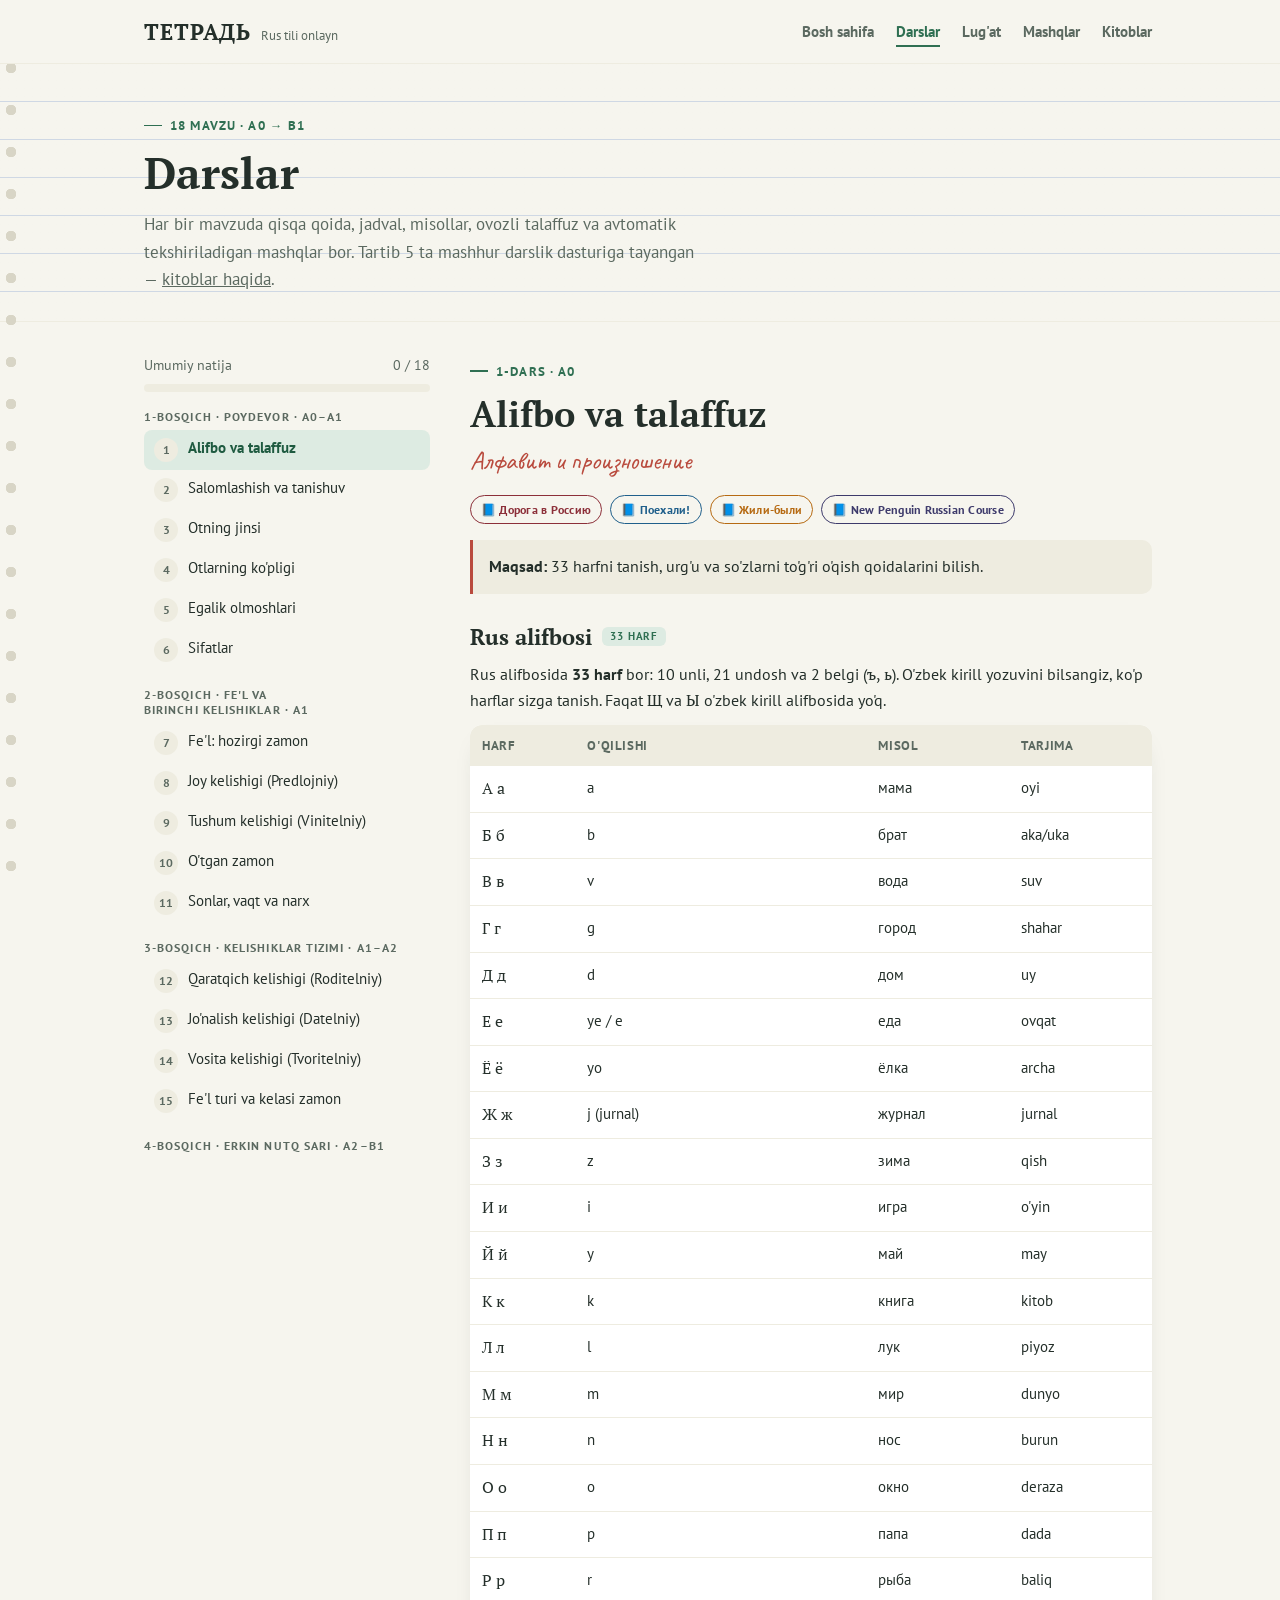
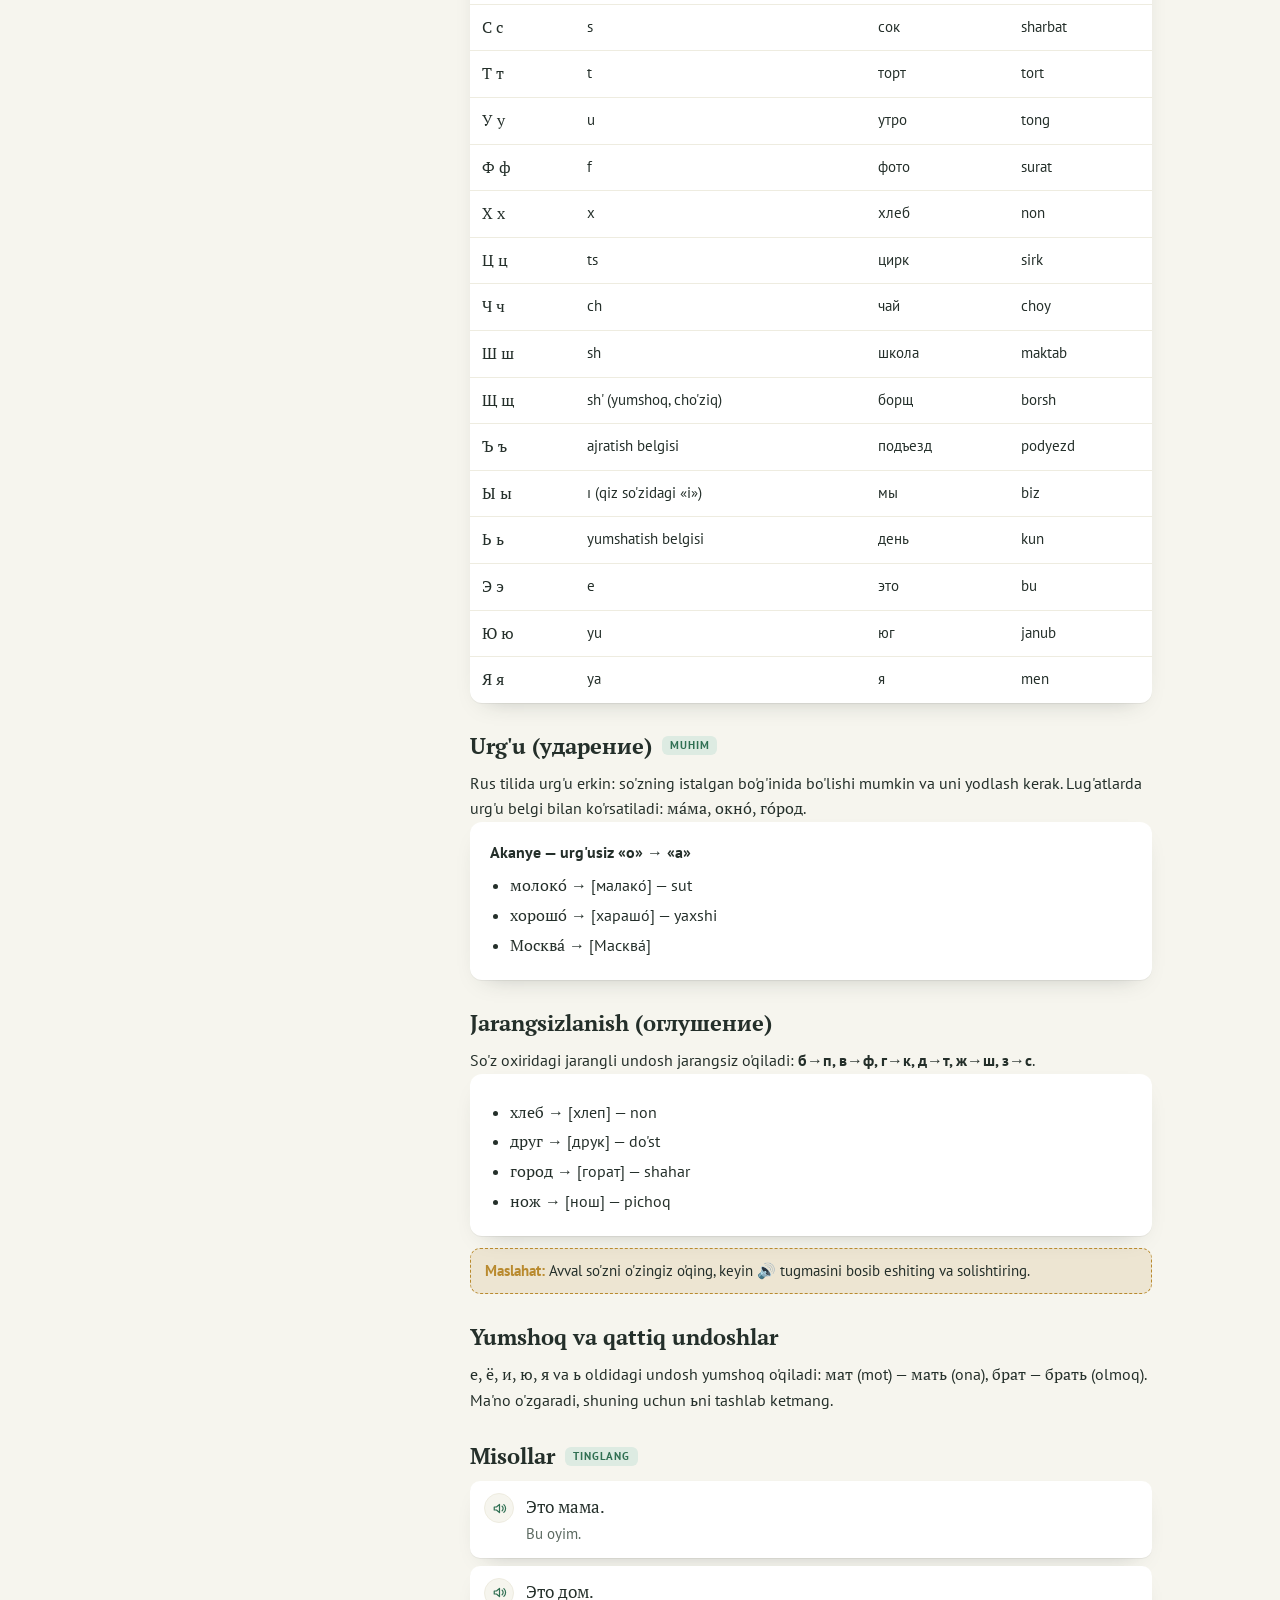
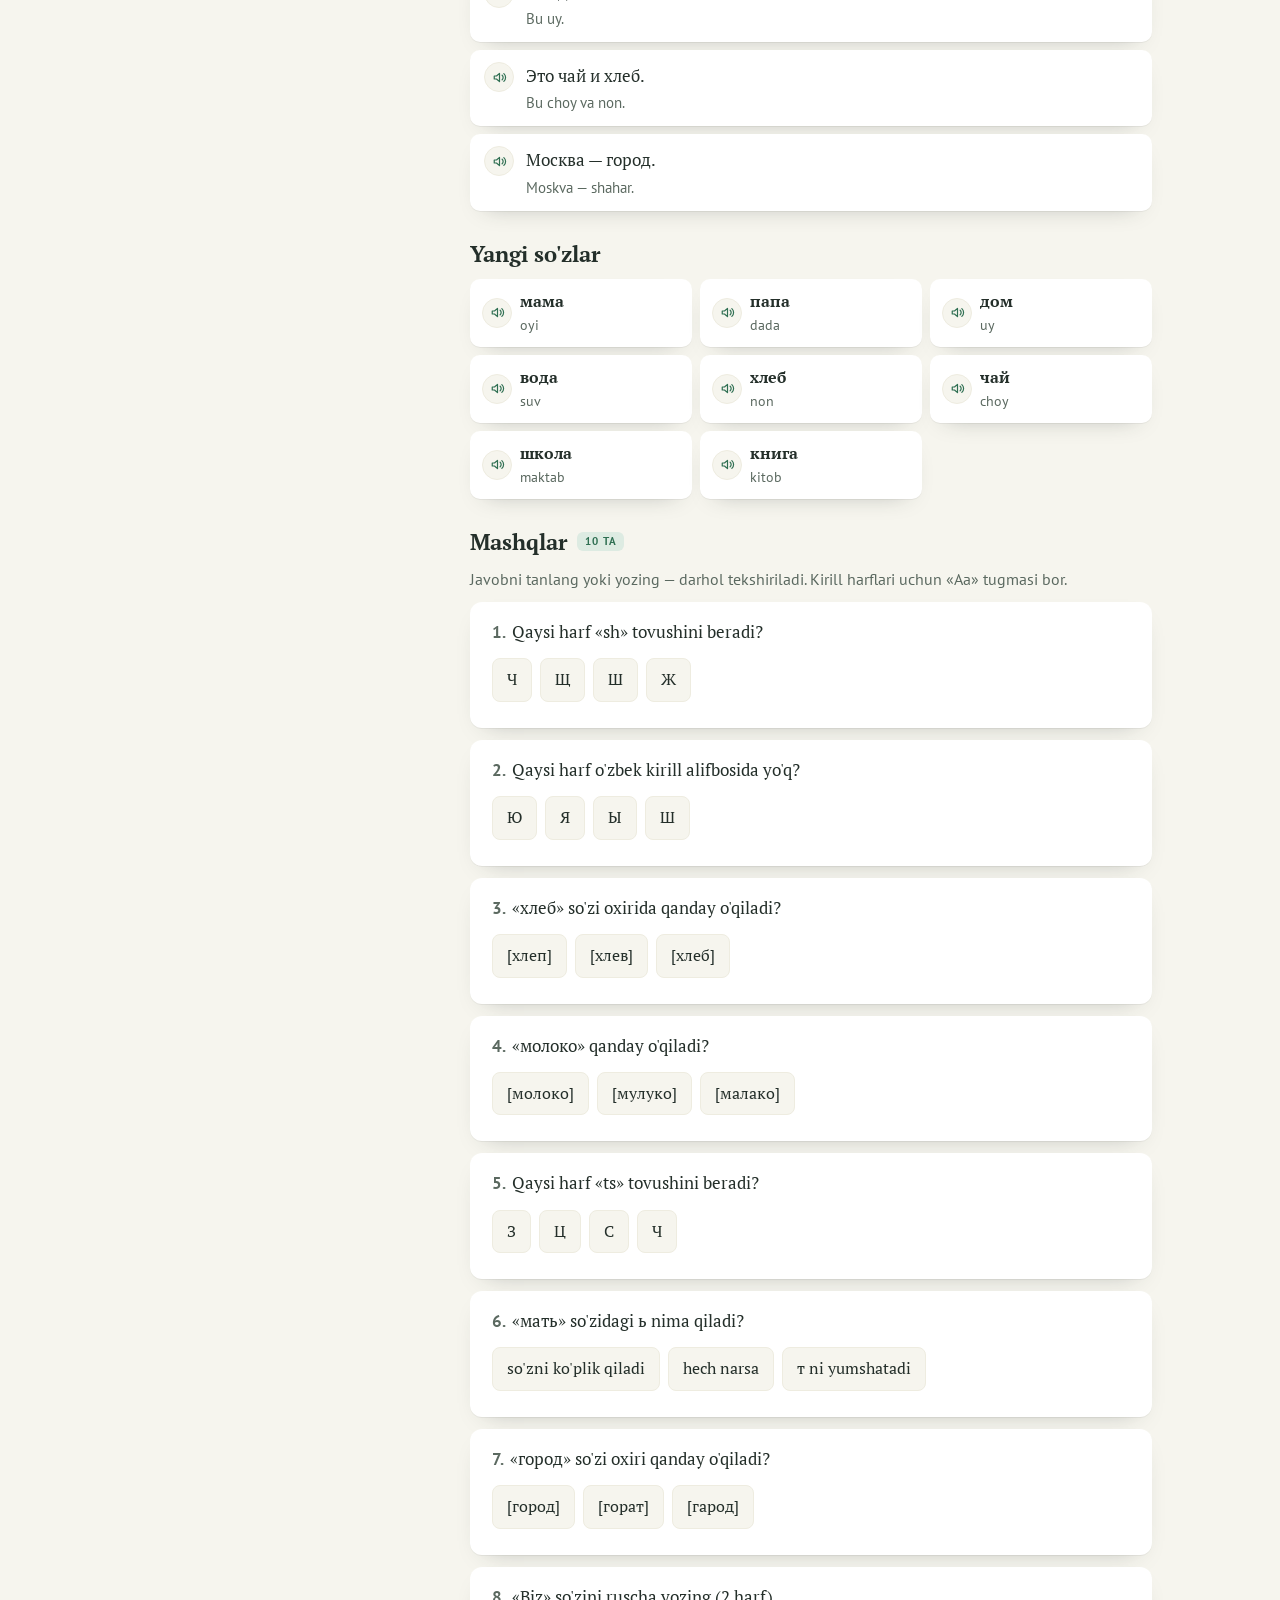
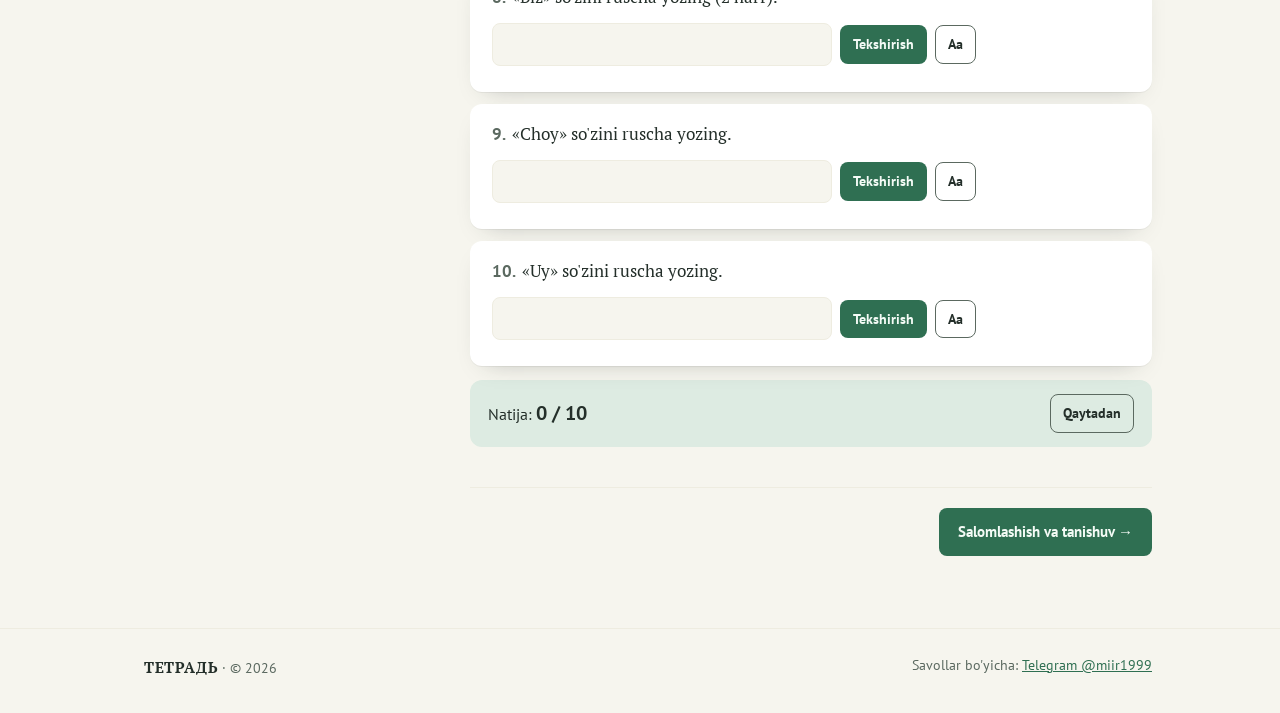
==== darslar.html @ 86a4125f "Darsxona qo'shildi: 18 dars, 500 so'zlik lug'at, mashqlar va kitoblar - darslar.html: A0–B1 bo'yicha" ====
<!doctype html>
<html lang="uz">
<head>
<meta charset="utf-8">
<meta name="viewport" content="width=device-width,initial-scale=1">
<title>Darslar — ТЕТРАДЬ</title>
<meta name="description" content="Rus tili darslari: alifbodan qo'shma gaplargacha 18 ta mavzu, qoidalar, misollar, dialoglar va avtomatik tekshiriladigan mashqlar.">
<link rel="icon" href="data:image/svg+xml,%3Csvg xmlns='http://www.w3.org/2000/svg' viewBox='0 0 64 64'%3E%3Crect width='64' height='64' rx='14' fill='%232F6F52'/%3E%3Ctext x='32' y='45' font-family='Georgia,serif' font-size='38' font-weight='700' text-anchor='middle' fill='%23F4FBF6'%3EТ%3C/text%3E%3C/svg%3E">
<link rel="preconnect" href="https://fonts.googleapis.com">
<link rel="preconnect" href="https://fonts.gstatic.com" crossorigin>
<link rel="stylesheet" href="https://fonts.googleapis.com/css2?family=PT+Serif:ital,wght@0,400;0,700;1,400&family=PT+Sans:wght@400;700&family=Caveat:wght@600;700&display=swap">
<link rel="stylesheet" href="assets/tetrad.css">
</head>
<body>
<div class="binding" aria-hidden="true"></div>

<header class="site">
  <nav class="nav">
    <a class="brand" href="index.html"><span class="brand-mark">ТЕТРАДЬ</span><span class="brand-tag">Rus tili onlayn</span></a>
    <button class="menu-btn" type="button" aria-expanded="false" aria-controls="navLinks">Menyu</button>
    <ul class="nav-links" id="navLinks">
      <li><a href="index.html">Bosh sahifa</a></li>
      <li><a href="darslar.html" aria-current="page">Darslar</a></li>
      <li><a href="lugat.html">Lug'at</a></li>
      <li><a href="mashqlar.html">Mashqlar</a></li>
      <li><a href="kitoblar.html">Kitoblar</a></li>
    </ul>
  </nav>
</header>

<main>
  <section class="page-head">
    <div class="wrap">
      <p class="eyebrow">18 mavzu · A0 → B1</p>
      <h1>Darslar</h1>
      <p class="lead">Har bir mavzuda qisqa qoida, jadval, misollar, ovozli talaffuz va avtomatik tekshiriladigan mashqlar bor. Tartib 5 ta mashhur darslik dasturiga tayangan — <a href="kitoblar.html">kitoblar haqida</a>.</p>
    </div>
  </section>

  <div class="wrap">
    <div class="lessons">
      <aside class="toc collapsed" id="toc" aria-label="Mavzular">
        <button type="button" class="btn btn-ghost toc-toggle" id="tocToggle" aria-expanded="false"><span>Mavzular ro'yxati</span><span aria-hidden="true">▾</span></button>
        <div class="toc-body">
          <div style="display:flex;justify-content:space-between;font-size:14px" class="muted"><span>Umumiy natija</span><span id="progTxt">0 / 18</span></div>
          <div class="progress" aria-hidden="true"><i id="progBar"></i></div>
          <div id="tocList"></div>
        </div>
      </aside>
      <article class="lesson" id="lesson" aria-live="polite"></article>
    </div>
  </div>
</main>

<footer class="site">
  <div class="wrap">
    <span><span class="brand-mark" style="font-size:15px">ТЕТРАДЬ</span> · © <span id="year"></span></span>
    <span>Savollar bo'yicha: <a href="https://t.me/miir1999" target="_blank" rel="noopener">Telegram @miir1999</a></span>
  </div>
</footer>

<script src="assets/tetrad.js"></script>
<script src="assets/darslar-data.js"></script>
<script>
(function(){
  "use strict";
  var T = window.Tetrad, L = window.TETRAD_LESSONS, G = window.TETRAD_GROUPS, B = window.TETRAD_BOOKS;
  var progress = T.load('progress', {});
  var tocList = document.getElementById('tocList');
  var view = document.getElementById('lesson');
  var esc = T.esc;

  function renderToc(current){
    var html = '';
    var n = 0;
    G.forEach(function(g){
      html += '<div class="toc-group"><h4>' + esc(g.title) + ' · ' + esc(g.level) + '</h4><ol>';
      L.forEach(function(l){
        if (l.g !== g.id) return;
        n++;
        l.n = n;
        var done = progress[l.id] ? ' done' : '';
        html += '<li><a href="#' + l.id + '" class="' + done + '"' + (l.id === current ? ' aria-current="true"' : '') + '><span class="num">' + (progress[l.id] ? '✓' : n) + '</span><span>' + esc(l.title) + '</span></a></li>';
      });
      html += '</ol></div>';
    });
    tocList.innerHTML = html;
    var done = L.filter(function(l){ return progress[l.id]; }).length;
    document.getElementById('progTxt').textContent = done + ' / ' + L.length;
    document.getElementById('progBar').style.width = (done / L.length * 100) + '%';
  }

  function table(t){
    var h = '<div class="tbl-wrap"><table class="t">';
    if (t.head && t.head.some(function(x){ return x; })) h += '<thead><tr>' + t.head.map(function(x){ return '<th>' + x + '</th>'; }).join('') + '</tr></thead>';
    h += '<tbody>' + t.rows.map(function(r){
      return '<tr>' + r.map(function(c, i){
        var plain = !/[<]/.test(c) && /[а-яё]/i.test(c);
        return '<td' + (plain && i === 0 ? ' class="ru"' : '') + '>' + c + '</td>';
      }).join('') + '</tr>';
    }).join('') + '</tbody></table></div>';
    return h;
  }

  function render(id){
    var idx = 0;
    L.forEach(function(l, i){ if (l.id === id) idx = i; });
    var l = L[idx];
    renderToc(l.id);
    T.save('last', l.id);
    document.title = l.title + ' — Darslar — ТЕТРАДЬ';

    var h = '';
    h += '<p class="eyebrow">' + l.n + '-dars · ' + esc(l.level) + '</p>';
    h += '<h2>' + esc(l.title) + '</h2>';
    h += '<p class="ru-title">' + esc(l.ru) + '</p>';
    h += '<div class="meta">' + l.books.map(function(b){
      return '<a class="chip" href="kitoblar.html#' + b + '" style="color:' + B[b].color + ';border-color:' + B[b].color + '" title="Bu mavzu shu kitobda ham bor">📘 ' + esc(B[b].short) + '</a>';
    }).join('') + '</div>';
    h += '<p class="goal"><b>Maqsad:</b> ' + esc(l.goal) + '</p>';

    l.blocks.forEach(function(b){
      h += '<section class="block"><h3>' + esc(b.h) + (b.tag ? ' <span class="tag">' + esc(b.tag) + '</span>' : '') + '</h3>';
      if (b.html) h += b.html;
      if (b.table) h += table(b.table);
      if (b.note) h += '<p class="note">' + b.note + '</p>';
      h += '</section>';
    });

    if (l.examples){
      h += '<section class="block"><h3>Misollar <span class="tag">tinglang</span></h3><ul class="examples">' + l.examples.map(function(e){
        return '<li>' + T.sayBtn(e[0]) + '<div class="txt"><div class="r">' + esc(e[0]) + '</div><div class="u">' + esc(e[1]) + '</div></div></li>';
      }).join('') + '</ul></section>';
    }
    if (l.dialog){
      h += '<section class="block"><h3>Dialog</h3><div class="dialog">' + l.dialog.map(function(d){
        return '<div class="line ' + (d[0] === 'A' ? 'a' : 'b') + '"><span class="who">' + d[0] + '</span><div><div class="ru" style="font-size:17px">' + esc(d[1]) + '</div><div class="muted" style="font-size:14.5px">' + esc(d[2]) + '</div></div>' + T.sayBtn(d[1]) + '</div>';
      }).join('') + '</div><p style="margin-top:10px"><button type="button" class="btn btn-ghost btn-sm" id="playDlg">▶ Dialogni to\'liq tinglash</button></p></section>';
    }
    if (l.words){
      h += '<section class="block"><h3>Yangi so\'zlar</h3><div class="words">' + l.words.map(function(w){
        return '<div class="w">' + T.sayBtn(w[0]) + '<div><div class="r">' + esc(w[0]) + '</div><div class="u">' + esc(w[1]) + '</div></div></div>';
      }).join('') + '</div></section>';
    }

    var prevScore = progress[l.id];
    h += '<section class="block" id="mashq"><h3>Mashqlar <span class="tag">' + l.tasks.length + ' ta</span></h3>' +
         (prevScore ? '<p class="muted" style="margin-bottom:10px">Oldingi natijangiz: <b>' + prevScore.ok + ' / ' + prevScore.total + '</b></p>' : '<p class="muted" style="margin-bottom:10px">Javobni tanlang yoki yozing — darhol tekshiriladi. Kirill harflari uchun «Аа» tugmasi bor.</p>') +
         '<div id="tasks"></div></section>';

    var prev = L[idx - 1], next = L[idx + 1];
    h += '<nav class="pager" aria-label="Darslar bo\'ylab">' +
         (prev ? '<a class="btn btn-ghost" href="#' + prev.id + '">← ' + esc(prev.title) + '</a>' : '<span></span>') +
         (next ? '<a class="btn btn-primary" href="#' + next.id + '">' + esc(next.title) + ' →</a>' : '<a class="btn btn-primary" href="mashqlar.html">Yakuniy test →</a>') +
         '</nav>';

    view.innerHTML = h;

    T.renderExercises(document.getElementById('tasks'), l.tasks, {
      onScore: function(ok, total){
        var best = progress[l.id];
        if (!best || ok >= best.ok){ progress[l.id] = {ok:ok, total:total}; T.save('progress', progress); }
        renderToc(l.id);
        T.toast(ok + ' / ' + total + ' — natija saqlandi');
      }
    });

    var pd = document.getElementById('playDlg');
    if (pd) pd.addEventListener('click', function(){ T.speak(l.dialog.map(function(d){ return d[1]; }).join(' … ')); });
  }

  function route(){
    var id = location.hash.replace('#','');
    var exists = L.some(function(l){ return l.id === id; });
    if (!exists) id = T.load('last', L[0].id);
    if (!L.some(function(l){ return l.id === id; })) id = L[0].id;
    render(id);
    var toc = document.getElementById('toc');
    if (window.innerWidth <= 900 && location.hash){
      toc.classList.add('collapsed');
      document.getElementById('tocToggle').setAttribute('aria-expanded','false');
      view.scrollIntoView({block:'start'});
    } else if (location.hash) {
      window.scrollTo(0, 0);
    }
  }

  document.getElementById('tocToggle').addEventListener('click', function(){
    var toc = document.getElementById('toc');
    var c = toc.classList.toggle('collapsed');
    this.setAttribute('aria-expanded', c ? 'false' : 'true');
  });

  window.addEventListener('hashchange', route);
  route();
})();
</script>
</body>
</html>
---- assets/tetrad.css ----
/* ТЕТРАДЬ — umumiy uslublar (darslar, lug'at, mashqlar, kitoblar) */
:root{
  --paper:#F6F5EE;
  --paper-alt:#EEECE0;
  --paper-line:#FFFFFF;
  --ink:#242F2A;
  --ink-soft:#5B6960;
  --rule:#9FB4D8;
  --margin:#B94A3D;
  --accent:#2F6F52;
  --accent-strong:#1E5A40;
  --accent-ink:#F4FBF6;
  --accent-soft:#DDEBE2;
  --gold:#B98A2E;
  --ok:#2F6F52;
  --ok-bg:#DDEFE4;
  --bad:#B94A3D;
  --bad-bg:#F6E0DC;
  --card-shadow:0 1px 0 rgba(36,47,42,.06), 0 10px 24px -16px rgba(36,47,42,.35);
  --hole:#D8D5C6;
  --font-display:'PT Serif', Georgia, 'Times New Roman', serif;
  --font-body:'PT Sans', 'Segoe UI', Tahoma, sans-serif;
  --font-hand:'Caveat', cursive;
  color-scheme: light;
}
@media (prefers-color-scheme: dark){
  :root:not([data-theme="light"]){
    --paper:#182721; --paper-alt:#1F332A; --paper-line:#22392E;
    --ink:#ECE8DC; --ink-soft:#A9BAB0; --rule:#5F84B8; --margin:#E0806F;
    --accent:#6FCB9F; --accent-strong:#8FE0B7; --accent-ink:#0F231A; --accent-soft:#24402F;
    --gold:#E8C36B; --ok:#8FE0B7; --ok-bg:#1E3F2E; --bad:#F09A8A; --bad-bg:#4A2723;
    --card-shadow:0 1px 0 rgba(0,0,0,.2), 0 14px 30px -18px rgba(0,0,0,.6);
    --hole:#0F1D17; color-scheme: dark;
  }
}
:root[data-theme="dark"]{
  --paper:#182721; --paper-alt:#1F332A; --paper-line:#22392E;
  --ink:#ECE8DC; --ink-soft:#A9BAB0; --rule:#5F84B8; --margin:#E0806F;
  --accent:#6FCB9F; --accent-strong:#8FE0B7; --accent-ink:#0F231A; --accent-soft:#24402F;
  --gold:#E8C36B; --ok:#8FE0B7; --ok-bg:#1E3F2E; --bad:#F09A8A; --bad-bg:#4A2723;
  --card-shadow:0 1px 0 rgba(0,0,0,.2), 0 14px 30px -18px rgba(0,0,0,.6);
  --hole:#0F1D17; color-scheme: dark;
}

*{box-sizing:border-box;}
html{scroll-behavior:smooth; -webkit-text-size-adjust:100%;}
@media (prefers-reduced-motion: reduce){ html{scroll-behavior:auto;} *{transition:none!important; animation:none!important;} }
body{
  margin:0; background:var(--paper); color:var(--ink);
  font-family:var(--font-body); font-size:16px; line-height:1.6;
  -webkit-font-smoothing:antialiased; overflow-x:hidden;
}
h1,h2,h3,h4{font-family:var(--font-display); font-weight:700; line-height:1.18; text-wrap:balance; margin:0;}
p{margin:0;}
a{color:inherit;}
button{font:inherit; color:inherit;}
img,svg{display:block; max-width:100%;}
::selection{background:var(--rule); color:var(--accent-ink);}
[hidden]{display:none!important;}

.binding{
  position:fixed; left:0; top:0; bottom:0; width:22px;
  background-image: radial-gradient(circle at 11px 16px, var(--hole) 5px, transparent 5.5px);
  background-size:22px 42px; background-repeat:repeat-y; background-position:0 10px;
  z-index:5; pointer-events:none;
}
@media (max-width:640px){ .binding{width:12px; background-size:12px 32px; background-image: radial-gradient(circle at 6px 14px, var(--hole) 3.5px, transparent 4px);} }

.wrap{max-width:1120px; margin:0 auto; padding:0 clamp(16px,4vw,48px) 0 clamp(28px,6vw,64px);}

/* ---------- header ---------- */
header.site{position:sticky; top:0; z-index:30; background:var(--paper); border-bottom:1px solid var(--paper-alt);}
.nav{display:flex; align-items:center; justify-content:space-between; gap:14px; padding:14px clamp(16px,4vw,48px) 14px clamp(28px,6vw,64px); max-width:1120px; margin:0 auto;}
.brand{display:flex; align-items:baseline; gap:10px; text-decoration:none; flex:none;}
.brand-mark{font-family:var(--font-display); font-weight:700; letter-spacing:.04em; font-size:22px; color:var(--ink);}
.brand-tag{font-size:12.5px; color:var(--ink-soft); white-space:nowrap;}
@media (max-width:420px){ .brand-tag{display:none;} }
.nav-links{display:flex; align-items:center; gap:22px; list-style:none; margin:0; padding:0;}
.nav-links a{text-decoration:none; font-size:15px; font-weight:700; color:var(--ink-soft); padding:4px 0; border-bottom:2px solid transparent;}
.nav-links a:hover{color:var(--accent); border-color:var(--accent);}
.nav-links a[aria-current="page"]{color:var(--accent); border-color:var(--accent);}
.menu-btn{display:none; background:none; border:1.5px solid var(--ink-soft); border-radius:8px; padding:6px 10px; cursor:pointer; font-weight:700; font-size:14px;}
@media (max-width:820px){
  .menu-btn{display:inline-flex;}
  .nav-links{display:none; position:absolute; left:0; right:0; top:100%; flex-direction:column; align-items:stretch; gap:0; background:var(--paper); border-bottom:1px solid var(--paper-alt); padding:6px clamp(16px,4vw,48px) 12px clamp(28px,6vw,64px);}
  .nav-links.open{display:flex;}
  .nav-links a{display:block; padding:12px 0; border-bottom:1px solid var(--paper-alt);}
}

/* ---------- page head ---------- */
.page-head{padding:44px 0 28px; border-bottom:1px solid var(--paper-alt);
  background:repeating-linear-gradient(var(--paper) 0 37px, color-mix(in srgb, var(--rule) 45%, transparent) 37px 38px);}
.eyebrow{display:inline-flex; align-items:center; gap:8px; font-size:12.5px; font-weight:700; letter-spacing:.09em; text-transform:uppercase; color:var(--accent); margin-bottom:12px;}
.eyebrow::before{content:""; width:18px; height:1.5px; background:var(--accent);}
.page-head h1{font-size:clamp(28px,4.4vw,44px);}
.page-head p.lead{margin-top:12px; max-width:62ch; color:var(--ink-soft); font-size:17px;}
.hand{font-family:var(--font-hand); color:var(--margin); font-size:22px;}

/* ---------- buttons ---------- */
.btn{display:inline-flex; align-items:center; justify-content:center; gap:8px; font-family:var(--font-body); font-weight:700; font-size:15px; padding:11px 18px; border-radius:8px; text-decoration:none; cursor:pointer; border:1.5px solid transparent; transition:transform .12s ease, background .15s ease, border-color .15s ease; min-height:44px;}
.btn:active{transform:translateY(1px);}
.btn-primary{background:var(--accent); color:var(--accent-ink);}
.btn-primary:hover{background:var(--accent-strong);}
.btn-ghost{background:transparent; color:var(--ink); border-color:var(--ink-soft);}
.btn-ghost:hover{border-color:var(--accent); color:var(--accent);}
.btn-sm{padding:7px 12px; font-size:14px; min-height:36px;}
.btn:focus-visible, button:focus-visible, a:focus-visible, input:focus-visible, select:focus-visible{outline:2px solid var(--accent); outline-offset:2px;}
.btn[disabled]{opacity:.45; cursor:not-allowed;}

.chip{display:inline-flex; align-items:center; gap:6px; font-size:12px; font-weight:700; letter-spacing:.02em; background:var(--paper); color:var(--accent); border:1px solid var(--accent); border-radius:999px; padding:4px 10px; white-space:nowrap;}
.chip.gold{color:var(--gold); border-color:var(--gold);}
.chip.soft{background:var(--accent-soft); border-color:transparent;}

.card{background:var(--paper-line); border-radius:12px; box-shadow:var(--card-shadow); padding:22px;}
.muted{color:var(--ink-soft);}
.ru{font-family:var(--font-display);}

/* ---------- speak button ---------- */
.say{display:inline-flex; align-items:center; justify-content:center; width:30px; height:30px; border-radius:50%; border:1px solid var(--paper-alt); background:var(--paper); cursor:pointer; vertical-align:middle; flex:none; color:var(--accent);}
.say:hover{border-color:var(--accent);}
.say svg{width:15px; height:15px;}
.no-tts .say{display:none;}

/* ---------- lessons layout ---------- */
.lessons{display:grid; grid-template-columns:290px 1fr; gap:36px; padding:32px 0 72px; align-items:start;}
@media (max-width:900px){ .lessons{grid-template-columns:1fr; gap:20px;} }
.toc{position:sticky; top:80px; max-height:calc(100vh - 100px); overflow:auto; padding-right:4px;}
@media (max-width:900px){ .toc{position:static; max-height:none;} .toc.collapsed .toc-body{display:none;} }
.toc-toggle{display:none; width:100%; justify-content:space-between;}
@media (max-width:900px){ .toc-toggle{display:flex;} }
.toc-group{margin:0 0 18px;}
.toc-group h4{font-family:var(--font-body); font-size:12px; letter-spacing:.09em; text-transform:uppercase; color:var(--ink-soft); margin:0 0 6px;}
.toc ol{list-style:none; margin:0; padding:0;}
.toc a{display:flex; gap:10px; align-items:flex-start; text-decoration:none; padding:8px 10px; border-radius:8px; font-size:15px; line-height:1.35;}
.toc a:hover{background:var(--paper-alt);}
.toc a[aria-current="true"]{background:var(--accent-soft); color:var(--accent-strong); font-weight:700;}
.toc .num{flex:none; width:24px; height:24px; border-radius:50%; display:inline-grid; place-items:center; font-size:12px; font-weight:700; background:var(--paper-alt); color:var(--ink-soft);}
.toc a.done .num{background:var(--accent); color:var(--accent-ink);}
.progress{height:8px; background:var(--paper-alt); border-radius:99px; overflow:hidden; margin:8px 0 18px;}
.progress > i{display:block; height:100%; background:var(--accent); width:0; transition:width .4s ease;}

.lesson h2{font-size:clamp(26px,3.6vw,36px);}
.lesson .ru-title{font-family:var(--font-hand); font-size:26px; color:var(--margin); margin-top:4px;}
.lesson .meta{display:flex; flex-wrap:wrap; gap:8px; margin:14px 0 6px;}
.lesson .goal{margin:16px 0 8px; padding:14px 16px; border-left:3px solid var(--margin); background:var(--paper-alt); border-radius:0 10px 10px 0;}
.block{margin-top:30px;}
.block > h3{font-size:22px; margin-bottom:12px; display:flex; align-items:center; gap:10px;}
.block > h3 .tag{font-family:var(--font-body); font-size:11px; letter-spacing:.08em; text-transform:uppercase; color:var(--accent); background:var(--accent-soft); padding:3px 8px; border-radius:6px;}
.block p + p{margin-top:10px;}
.rule-box{background:var(--paper-line); border-radius:12px; box-shadow:var(--card-shadow); padding:18px 20px;}
.rule-box ul{margin:8px 0 0; padding-left:20px;}
.rule-box li{margin:4px 0;}
.note{margin-top:12px; font-size:15px; padding:10px 14px; border-radius:10px; background:color-mix(in srgb, var(--gold) 14%, transparent); border:1px dashed var(--gold);}
.note b{color:var(--gold);}

.tbl-wrap{overflow-x:auto; margin-top:12px; border-radius:12px; box-shadow:var(--card-shadow); background:var(--paper-line);}
table.t{border-collapse:collapse; width:100%; min-width:420px; font-size:15px;}
table.t th, table.t td{padding:10px 12px; text-align:left; border-bottom:1px solid var(--paper-alt); vertical-align:top;}
table.t th{font-size:12.5px; letter-spacing:.05em; text-transform:uppercase; color:var(--ink-soft); background:var(--paper-alt);}
table.t td.ru, table.t td .ru{font-family:var(--font-display); font-size:16px;}
table.t tr:last-child td{border-bottom:none;}
.end{color:var(--margin); font-weight:700;}

.examples{list-style:none; margin:0; padding:0; display:grid; gap:8px;}
.examples li{display:flex; gap:12px; align-items:flex-start; padding:12px 14px; background:var(--paper-line); border-radius:10px; box-shadow:var(--card-shadow);}
.examples .txt{flex:1; min-width:0;}
.examples .r{font-family:var(--font-display); font-size:17px;}
.examples .u{color:var(--ink-soft); font-size:14.5px; margin-top:2px;}

.dialog{background:var(--paper-line); border-radius:12px; box-shadow:var(--card-shadow); padding:8px 18px;}
.dialog .line{display:grid; grid-template-columns:34px 1fr auto; gap:10px; align-items:start; padding:10px 0; border-bottom:1px dashed var(--paper-alt);}
.dialog .line:last-child{border-bottom:none;}
.dialog .who{width:30px; height:30px; border-radius:50%; display:grid; place-items:center; font-weight:700; font-size:13px; background:var(--accent-soft); color:var(--accent-strong);}
.dialog .line.b .who{background:color-mix(in srgb, var(--margin) 18%, transparent); color:var(--margin);}

.words{display:grid; grid-template-columns:repeat(auto-fill,minmax(210px,1fr)); gap:8px;}
.words .w{display:flex; align-items:center; gap:8px; padding:10px 12px; background:var(--paper-line); border-radius:10px; box-shadow:var(--card-shadow);}
.words .w .r{font-family:var(--font-display); font-weight:700;}
.words .w .u{font-size:14px; color:var(--ink-soft);}

/* ---------- exercises ---------- */
.ex-list{display:grid; gap:12px;}
.ex{background:var(--paper-line); border-radius:12px; box-shadow:var(--card-shadow); padding:16px 18px; border-left:4px solid transparent; transition:border-color .2s ease;}
.ex.ok{border-left-color:var(--ok);}
.ex.bad{border-left-color:var(--bad);}
.ex .q{font-family:var(--font-display); font-size:17px;}
.ex .q .n{font-family:var(--font-body); font-weight:700; color:var(--ink-soft); margin-right:6px;}
.ex .hint{font-size:14px; color:var(--ink-soft); margin-top:4px; font-style:italic;}
.ex .opts{display:flex; flex-wrap:wrap; gap:8px; margin-top:12px;}
.ex .opt{font-family:var(--font-display); font-size:16px; padding:8px 14px; border-radius:8px; border:1.5px solid var(--paper-alt); background:var(--paper); cursor:pointer; min-height:40px;}
.ex .opt:hover{border-color:var(--accent);}
.ex .opt.right{background:var(--ok-bg); border-color:var(--ok); color:var(--ok);}
.ex .opt.wrong{background:var(--bad-bg); border-color:var(--bad); color:var(--bad); text-decoration:line-through;}
.ex .opt[disabled]{cursor:default;}
.ex .row{display:flex; flex-wrap:wrap; gap:8px; margin-top:12px; align-items:center;}
.ex input[type=text]{font-family:var(--font-display); font-size:17px; padding:9px 12px; border-radius:8px; border:1.5px solid var(--paper-alt); background:var(--paper); color:var(--ink); min-width:0; flex:1 1 180px; max-width:340px; min-height:42px;}
.ex input.right{border-color:var(--ok); background:var(--ok-bg);}
.ex input.wrong{border-color:var(--bad); background:var(--bad-bg);}
.ex .fb{margin-top:10px; font-size:14.5px;}
.ex .fb.ok{color:var(--ok);}
.ex .fb.bad{color:var(--bad);}
.ex .fb .ans{font-family:var(--font-display); font-weight:700;}
.score{display:flex; flex-wrap:wrap; gap:12px; align-items:center; justify-content:space-between; margin-top:14px; padding:14px 18px; border-radius:12px; background:var(--accent-soft);}
.score b{font-size:20px;}
.kbd-help{font-size:13px; color:var(--ink-soft); margin-top:6px;}
.cyr-kb{display:flex; flex-wrap:wrap; gap:4px; margin-top:8px;}
.cyr-kb button{font-family:var(--font-display); width:34px; height:34px; border-radius:6px; border:1px solid var(--paper-alt); background:var(--paper); cursor:pointer; font-size:16px;}
.cyr-kb button:hover{border-color:var(--accent);}

.pager{display:flex; justify-content:space-between; gap:12px; margin-top:40px; padding-top:20px; border-top:1px solid var(--paper-alt); flex-wrap:wrap;}
.pager a{max-width:48%;}
@media (max-width:520px){ .pager a{max-width:100%; flex:1 1 100%;} }

/* ---------- grids ---------- */
.grid{display:grid; gap:18px;}
.grid.c2{grid-template-columns:repeat(auto-fit,minmax(280px,1fr));}
.grid.c3{grid-template-columns:repeat(auto-fit,minmax(240px,1fr));}

/* ---------- flashcards ---------- */
.fc-area{display:grid; place-items:center; padding:20px 0;}
.flash{width:min(440px,100%); aspect-ratio:3/2; perspective:1200px; cursor:pointer; border:none; background:none; padding:0;}
.flash .inner{position:relative; width:100%; height:100%; transition:transform .5s cubic-bezier(.3,.7,.3,1); transform-style:preserve-3d;}
.flash.flipped .inner{transform:rotateY(180deg);}
.flash .face{position:absolute; inset:0; backface-visibility:hidden; -webkit-backface-visibility:hidden; border-radius:16px; box-shadow:var(--card-shadow); display:flex; flex-direction:column; align-items:center; justify-content:center; gap:8px; padding:20px; text-align:center;
  background:repeating-linear-gradient(var(--paper-line) 0 33px, color-mix(in srgb, var(--rule) 40%, transparent) 33px 34px);}
.flash .face::before{content:""; position:absolute; top:0; bottom:0; left:28px; width:1px; background:var(--margin); opacity:.4;}
.flash .back{transform:rotateY(180deg);}
.flash .big{font-family:var(--font-display); font-size:clamp(30px,6vw,44px); font-weight:700;}
.flash .tr{color:var(--ink-soft); font-size:15px;}
.flash .uzw{font-family:var(--font-hand); font-size:clamp(28px,5vw,38px); color:var(--accent-strong);}
.fc-ctrl{display:flex; flex-wrap:wrap; gap:10px; justify-content:center; margin-top:18px;}
.toolbar{display:flex; flex-wrap:wrap; gap:10px; align-items:center; margin:18px 0;}
.toolbar input[type=search], .toolbar select{font:inherit; padding:9px 12px; border-radius:8px; border:1.5px solid var(--paper-alt); background:var(--paper-line); color:var(--ink); min-height:42px; min-width:0;}
.toolbar input[type=search]{flex:1 1 220px;}
.tabs{display:flex; flex-wrap:wrap; gap:6px; margin:18px 0 6px;}
.tabs button{border:1.5px solid var(--paper-alt); background:var(--paper); padding:8px 14px; border-radius:999px; cursor:pointer; font-weight:700; font-size:14px;}
.tabs button[aria-selected="true"]{background:var(--accent); color:var(--accent-ink); border-color:var(--accent);}
.vocab-list{display:grid; grid-template-columns:repeat(auto-fill,minmax(250px,1fr)); gap:8px;}
.vocab-list .w{display:flex; align-items:center; gap:10px; padding:10px 12px; background:var(--paper-line); border-radius:10px; box-shadow:var(--card-shadow);}
.vocab-list .w .t{flex:1; min-width:0;}
.vocab-list .w .r{font-family:var(--font-display); font-weight:700; font-size:16.5px;}
.vocab-list .w .x{font-size:12.5px; color:var(--ink-soft);}
.vocab-list .w .u{font-size:14.5px;}
.vocab-list .w.known{opacity:.6;}
.vocab-list .w .k{border:none; background:none; cursor:pointer; font-size:18px; color:var(--ink-soft);}
.vocab-list .w.known .k{color:var(--accent);}
.day-head{margin:28px 0 10px; display:flex; flex-wrap:wrap; align-items:baseline; gap:10px;}
.day-head h3{font-size:20px;}

/* ---------- books ---------- */
.book{display:grid; grid-template-columns:120px 1fr; gap:22px; align-items:start;}
@media (max-width:560px){ .book{grid-template-columns:1fr;} .book .cover{max-width:120px;} }
.cover{aspect-ratio:3/4.2; border-radius:4px 10px 10px 4px; box-shadow:var(--card-shadow), inset 6px 0 0 rgba(0,0,0,.18); display:flex; flex-direction:column; justify-content:space-between; padding:14px 12px 12px 16px; color:#fff; position:relative; overflow:hidden;}
.cover .ct{font-family:var(--font-display); font-weight:700; font-size:16px; line-height:1.15;}
.cover .ca{font-size:11px; opacity:.85;}
.cover::after{content:""; position:absolute; right:-20px; bottom:-20px; width:80px; height:80px; border-radius:50%; background:rgba(255,255,255,.12);}
.book h3{font-size:22px;}
.book .au{color:var(--ink-soft); font-size:14.5px; margin-top:4px;}
.book .tags{display:flex; flex-wrap:wrap; gap:6px; margin:10px 0;}
.book ul{margin:8px 0 0; padding-left:20px;}
.book li{margin:3px 0;}
.matrix td.c{text-align:center; font-size:18px;}
.matrix td.c.y{color:var(--accent);}
.matrix td.c.n{color:var(--paper-alt);}

/* ---------- home cards ---------- */
.feature{display:flex; flex-direction:column; gap:10px; text-decoration:none; transition:transform .15s ease;}
.feature:hover{transform:translateY(-3px);}
.feature .ic{width:44px; height:44px; border-radius:12px; display:grid; place-items:center; background:var(--accent-soft); color:var(--accent-strong); font-family:var(--font-display); font-weight:700; font-size:20px;}
.feature h3{font-size:20px;}
.feature p{color:var(--ink-soft); font-size:15px;}
.feature .go{margin-top:auto; color:var(--accent); font-weight:700; font-size:14.5px;}

footer.site{border-top:1px solid var(--paper-alt); padding:26px 0 34px; font-size:13.5px; color:var(--ink-soft);}
footer.site .wrap{display:flex; flex-wrap:wrap; justify-content:space-between; gap:12px;}
footer.site a{color:var(--accent);}

.toast{position:fixed; left:50%; bottom:22px; transform:translateX(-50%) translateY(20px); background:var(--ink); color:var(--paper); padding:10px 16px; border-radius:10px; font-size:14.5px; opacity:0; pointer-events:none; transition:all .25s ease; z-index:50; max-width:calc(100% - 32px);}
.toast.show{opacity:1; transform:translateX(-50%) translateY(0);}

@media print{
  header.site, .binding, .toc, .pager, .say, footer.site, .menu-btn{display:none!important;}
  .lessons{grid-template-columns:1fr;}
  body{background:#fff; color:#000;}
}

/* --- tuzatishlar: mobil kenglik --- */
.lessons > *{min-width:0;}
a.chip{text-decoration:none;}
.lesson .meta .chip{white-space:normal;}
.tbl-wrap{max-width:100%;}
.flash{display:block;}
.flash .inner{display:block;}
.flash .face > span{display:block;}
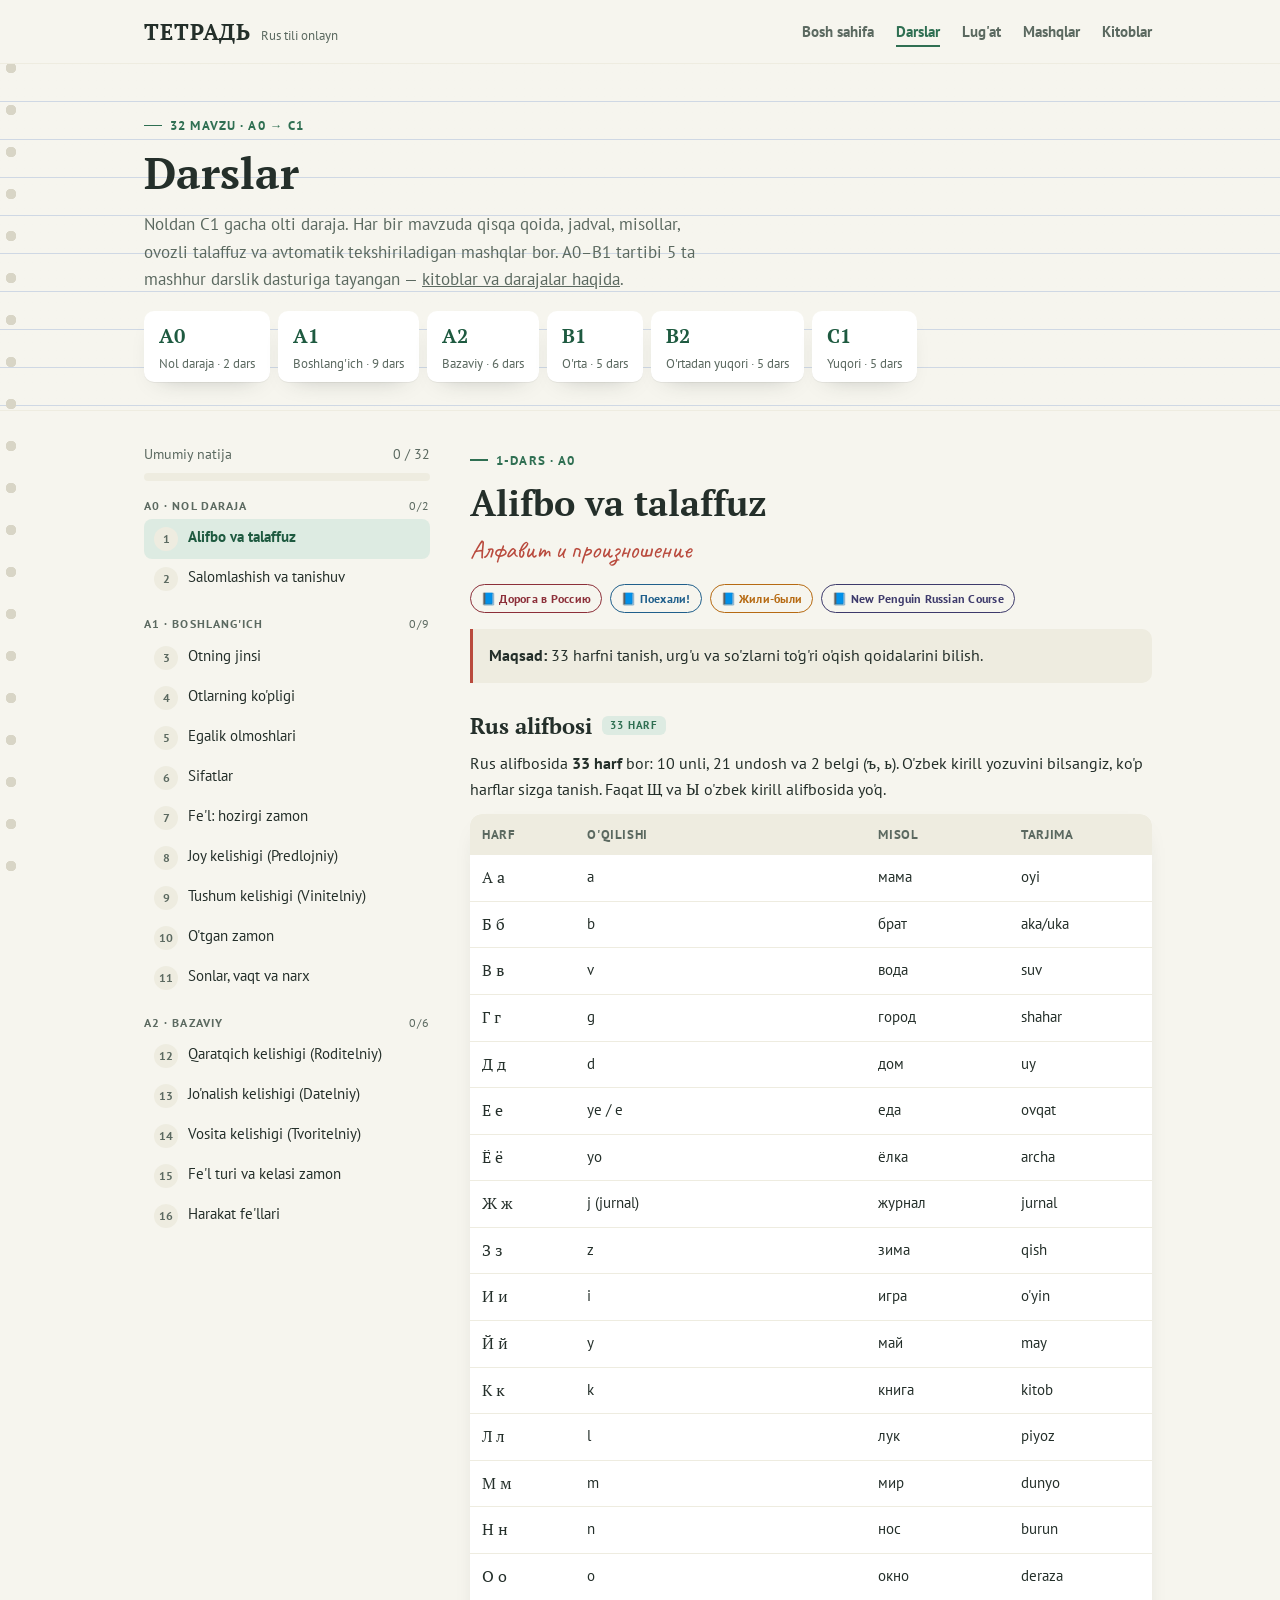
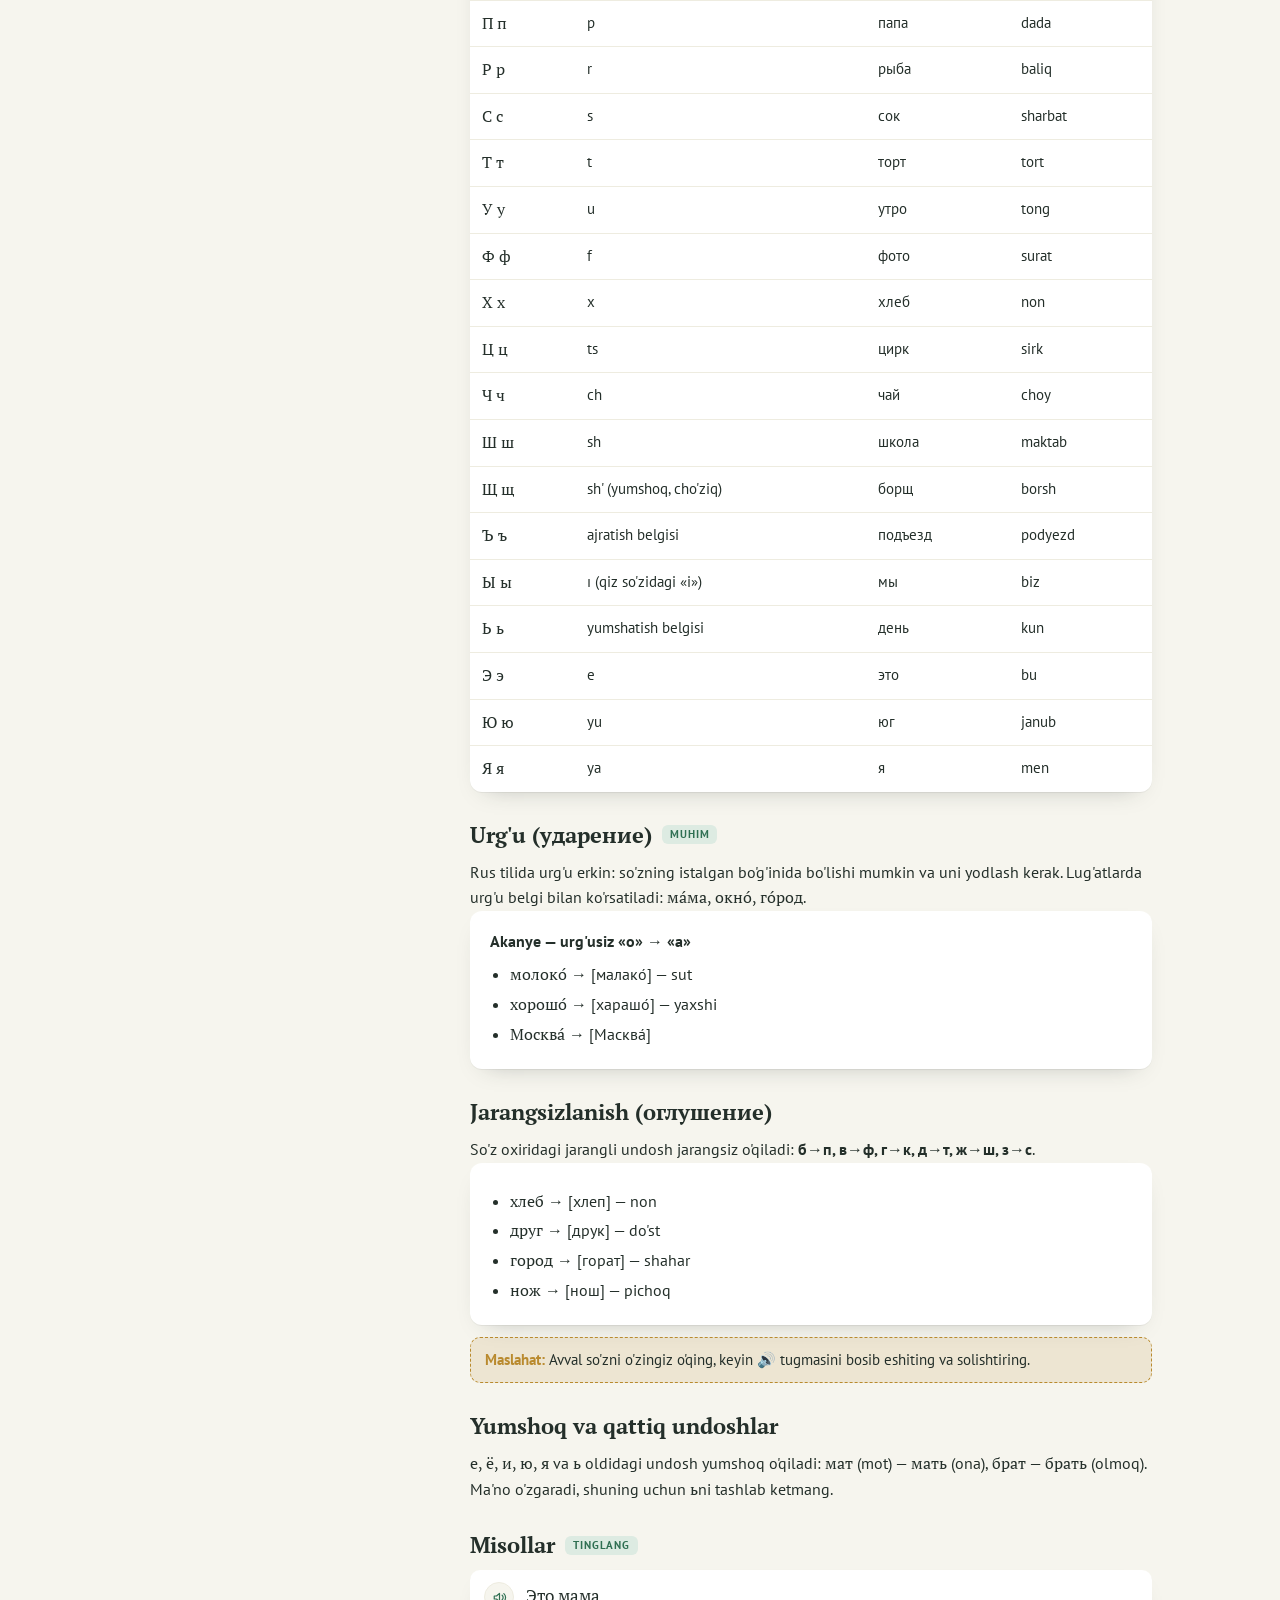
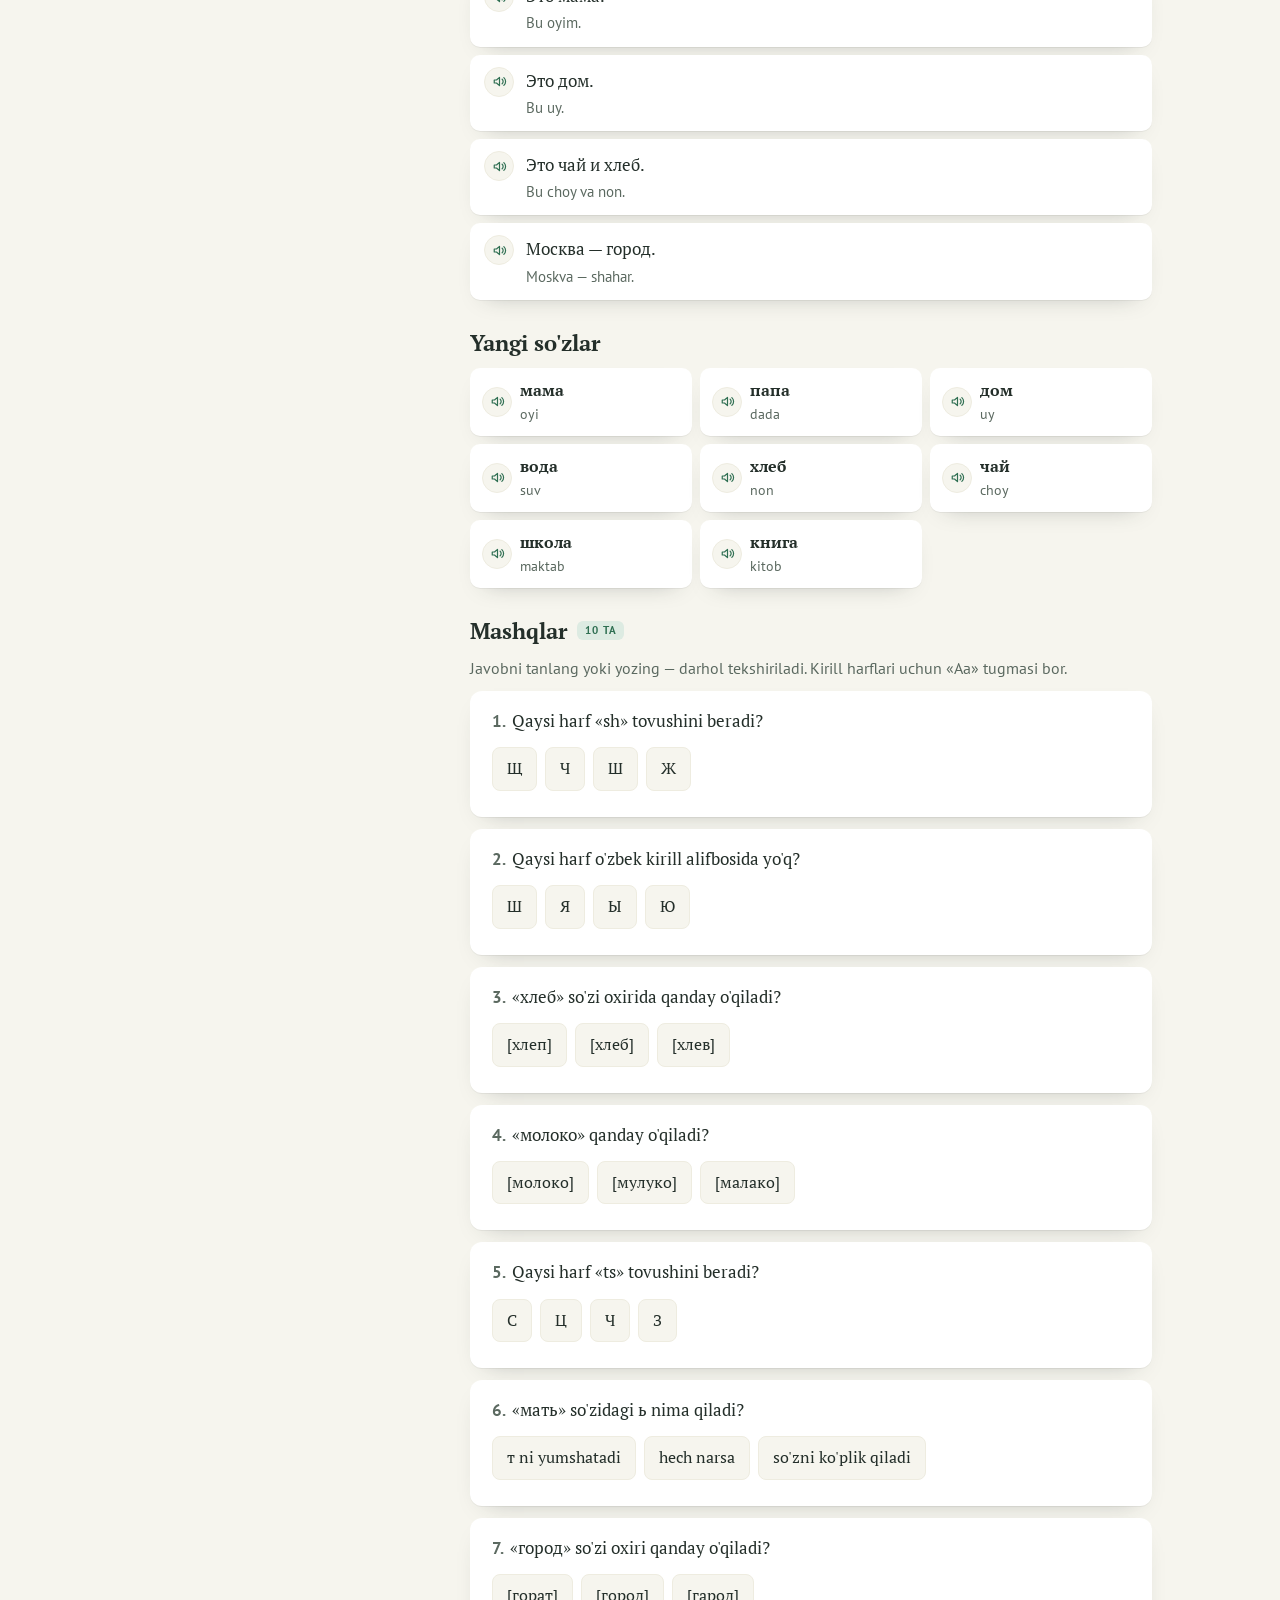
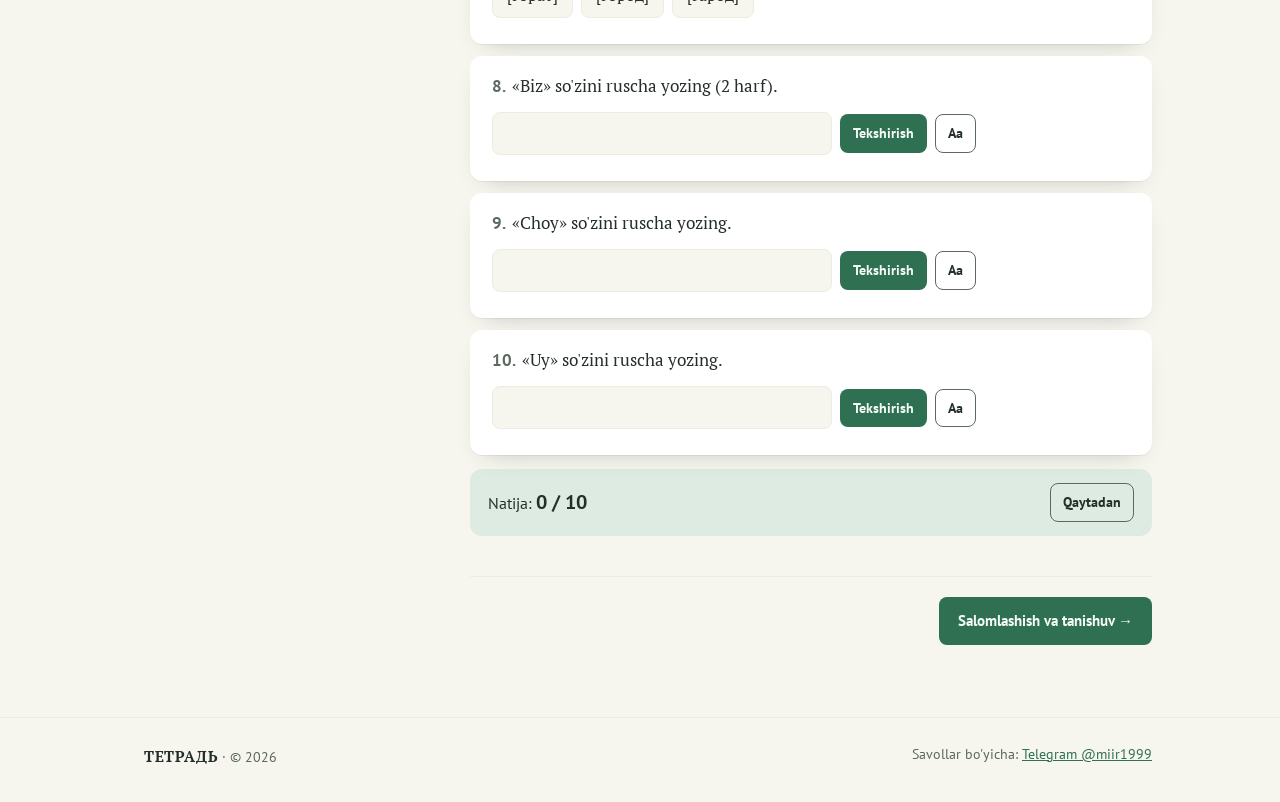
==== commit 7192a46c: "Darajalar A0–C1 gacha kengaytirildi: 32 dars, 320 mashq - Darslar CEFR darajalari bo'yicha guruhland" ====
--- a/darslar.html
+++ b/darslar.html
@@ -31,9 +31,10 @@
 <main>
   <section class="page-head">
     <div class="wrap">
-      <p class="eyebrow">18 mavzu · A0 → B1</p>
+      <p class="eyebrow">32 mavzu · A0 → C1</p>
       <h1>Darslar</h1>
-      <p class="lead">Har bir mavzuda qisqa qoida, jadval, misollar, ovozli talaffuz va avtomatik tekshiriladigan mashqlar bor. Tartib 5 ta mashhur darslik dasturiga tayangan — <a href="kitoblar.html">kitoblar haqida</a>.</p>
+      <p class="lead">Noldan C1 gacha olti daraja. Har bir mavzuda qisqa qoida, jadval, misollar, ovozli talaffuz va avtomatik tekshiriladigan mashqlar bor. A0–B1 tartibi 5 ta mashhur darslik dasturiga tayangan — <a href="kitoblar.html">kitoblar va darajalar haqida</a>.</p>
+      <div class="levels" id="levels" aria-label="Darajalar"></div>
     </div>
   </section>
 
@@ -42,7 +43,7 @@
       <aside class="toc collapsed" id="toc" aria-label="Mavzular">
         <button type="button" class="btn btn-ghost toc-toggle" id="tocToggle" aria-expanded="false"><span>Mavzular ro'yxati</span><span aria-hidden="true">▾</span></button>
         <div class="toc-body">
-          <div style="display:flex;justify-content:space-between;font-size:14px" class="muted"><span>Umumiy natija</span><span id="progTxt">0 / 18</span></div>
+          <div style="display:flex;justify-content:space-between;font-size:14px" class="muted"><span>Umumiy natija</span><span id="progTxt">0 / 32</span></div>
           <div class="progress" aria-hidden="true"><i id="progBar"></i></div>
           <div id="tocList"></div>
         </div>
@@ -61,6 +62,7 @@
 
 <script src="assets/tetrad.js"></script>
 <script src="assets/darslar-data.js"></script>
+<script src="assets/darslar-yuqori.js"></script>
 <script>
 (function(){
   "use strict";
@@ -74,7 +76,9 @@
     var html = '';
     var n = 0;
     G.forEach(function(g){
-      html += '<div class="toc-group"><h4>' + esc(g.title) + ' · ' + esc(g.level) + '</h4><ol>';
+      var cnt = L.filter(function(l){ return l.g === g.id; }).length;
+      var dn = L.filter(function(l){ return l.g === g.id && progress[l.id]; }).length;
+      html += '<div class="toc-group" id="lv-' + g.id + '"><h4>' + esc(g.title) + ' <span style="float:right;font-weight:400">' + dn + '/' + cnt + '</span></h4><ol>';
       L.forEach(function(l){
         if (l.g !== g.id) return;
         n++;
@@ -114,7 +118,7 @@
     h += '<p class="eyebrow">' + l.n + '-dars · ' + esc(l.level) + '</p>';
     h += '<h2>' + esc(l.title) + '</h2>';
     h += '<p class="ru-title">' + esc(l.ru) + '</p>';
-    h += '<div class="meta">' + l.books.map(function(b){
+    h += '<div class="meta">' + (l.books.length ? '' : '<span class="chip gold" title="Bu mavzu 5 ta asosiy darslik doirasidan yuqori">' + esc(l.level) + ' · qo\'shimcha mavzu</span>') + l.books.map(function(b){
       return '<a class="chip" href="kitoblar.html#' + b + '" style="color:' + B[b].color + ';border-color:' + B[b].color + '" title="Bu mavzu shu kitobda ham bor">📘 ' + esc(B[b].short) + '</a>';
     }).join('') + '</div>';
     h += '<p class="goal"><b>Maqsad:</b> ' + esc(l.goal) + '</p>';
@@ -168,6 +172,12 @@
     var pd = document.getElementById('playDlg');
     if (pd) pd.addEventListener('click', function(){ T.speak(l.dialog.map(function(d){ return d[1]; }).join(' … ')); });
   }
+
+  document.getElementById('levels').innerHTML = G.map(function(g){
+    var first = L.filter(function(l){ return l.g === g.id; })[0];
+    var cnt = L.filter(function(l){ return l.g === g.id; }).length;
+    return first ? '<a class="lv" href="#' + first.id + '" title="' + esc(g.desc) + '"><b>' + esc(g.level) + '</b><span>' + esc(g.title.split('· ')[1] || '') + ' · ' + cnt + ' dars</span></a>' : '';
+  }).join('');
 
   function route(){
     var id = location.hash.replace('#','');
--- a/assets/tetrad.css
+++ b/assets/tetrad.css
@@ -292,3 +292,11 @@
 .flash{display:block;}
 .flash .inner{display:block;}
 .flash .face > span{display:block;}
+
+/* --- darajalar (A0–C1) --- */
+.levels{display:flex; flex-wrap:wrap; gap:8px; margin-top:18px;}
+.lv{display:flex; flex-direction:column; gap:1px; text-decoration:none; padding:8px 14px; border-radius:10px; background:var(--paper-line); box-shadow:var(--card-shadow); min-width:96px; border:1.5px solid transparent;}
+.lv:hover{border-color:var(--accent);}
+.lv b{font-family:var(--font-display); font-size:20px; color:var(--accent-strong);}
+.lv span{font-size:12.5px; color:var(--ink-soft);}
+.roadmap td b.lvl{font-family:var(--font-display); font-size:20px; color:var(--accent-strong);}
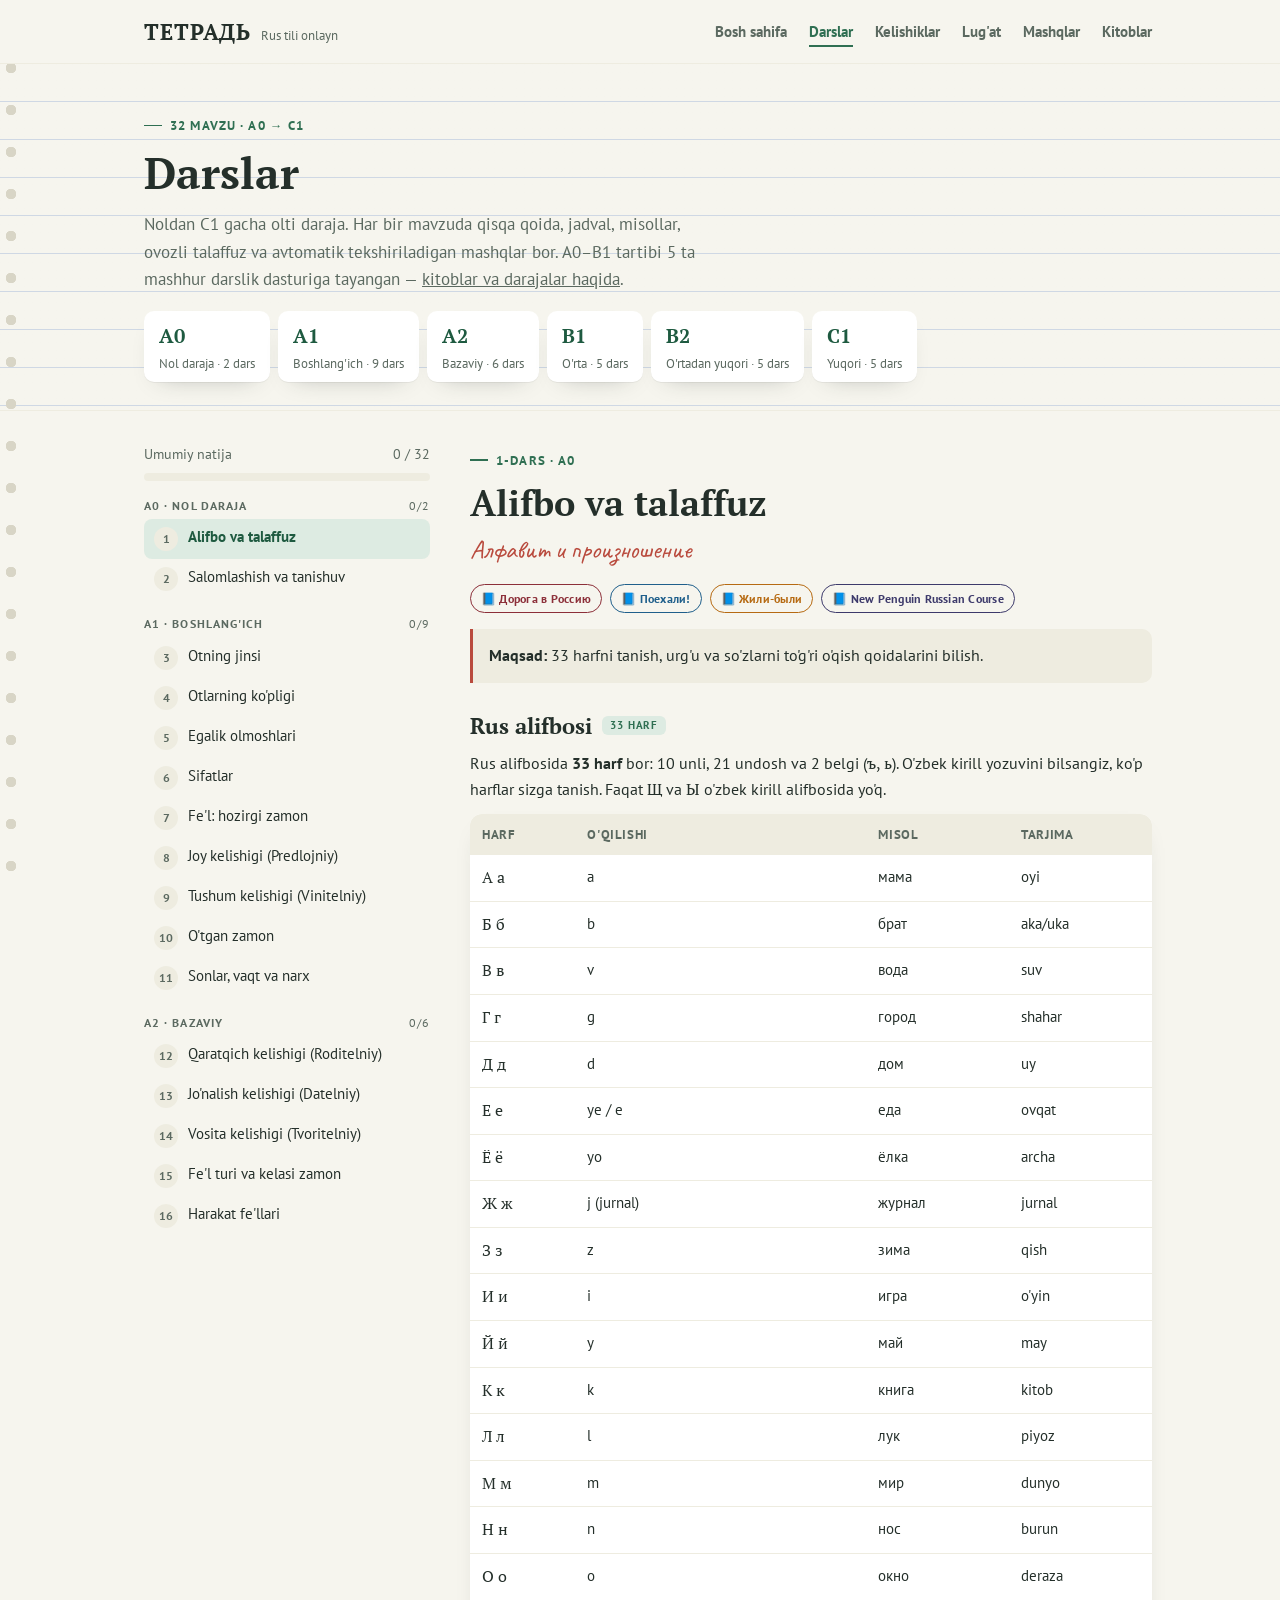
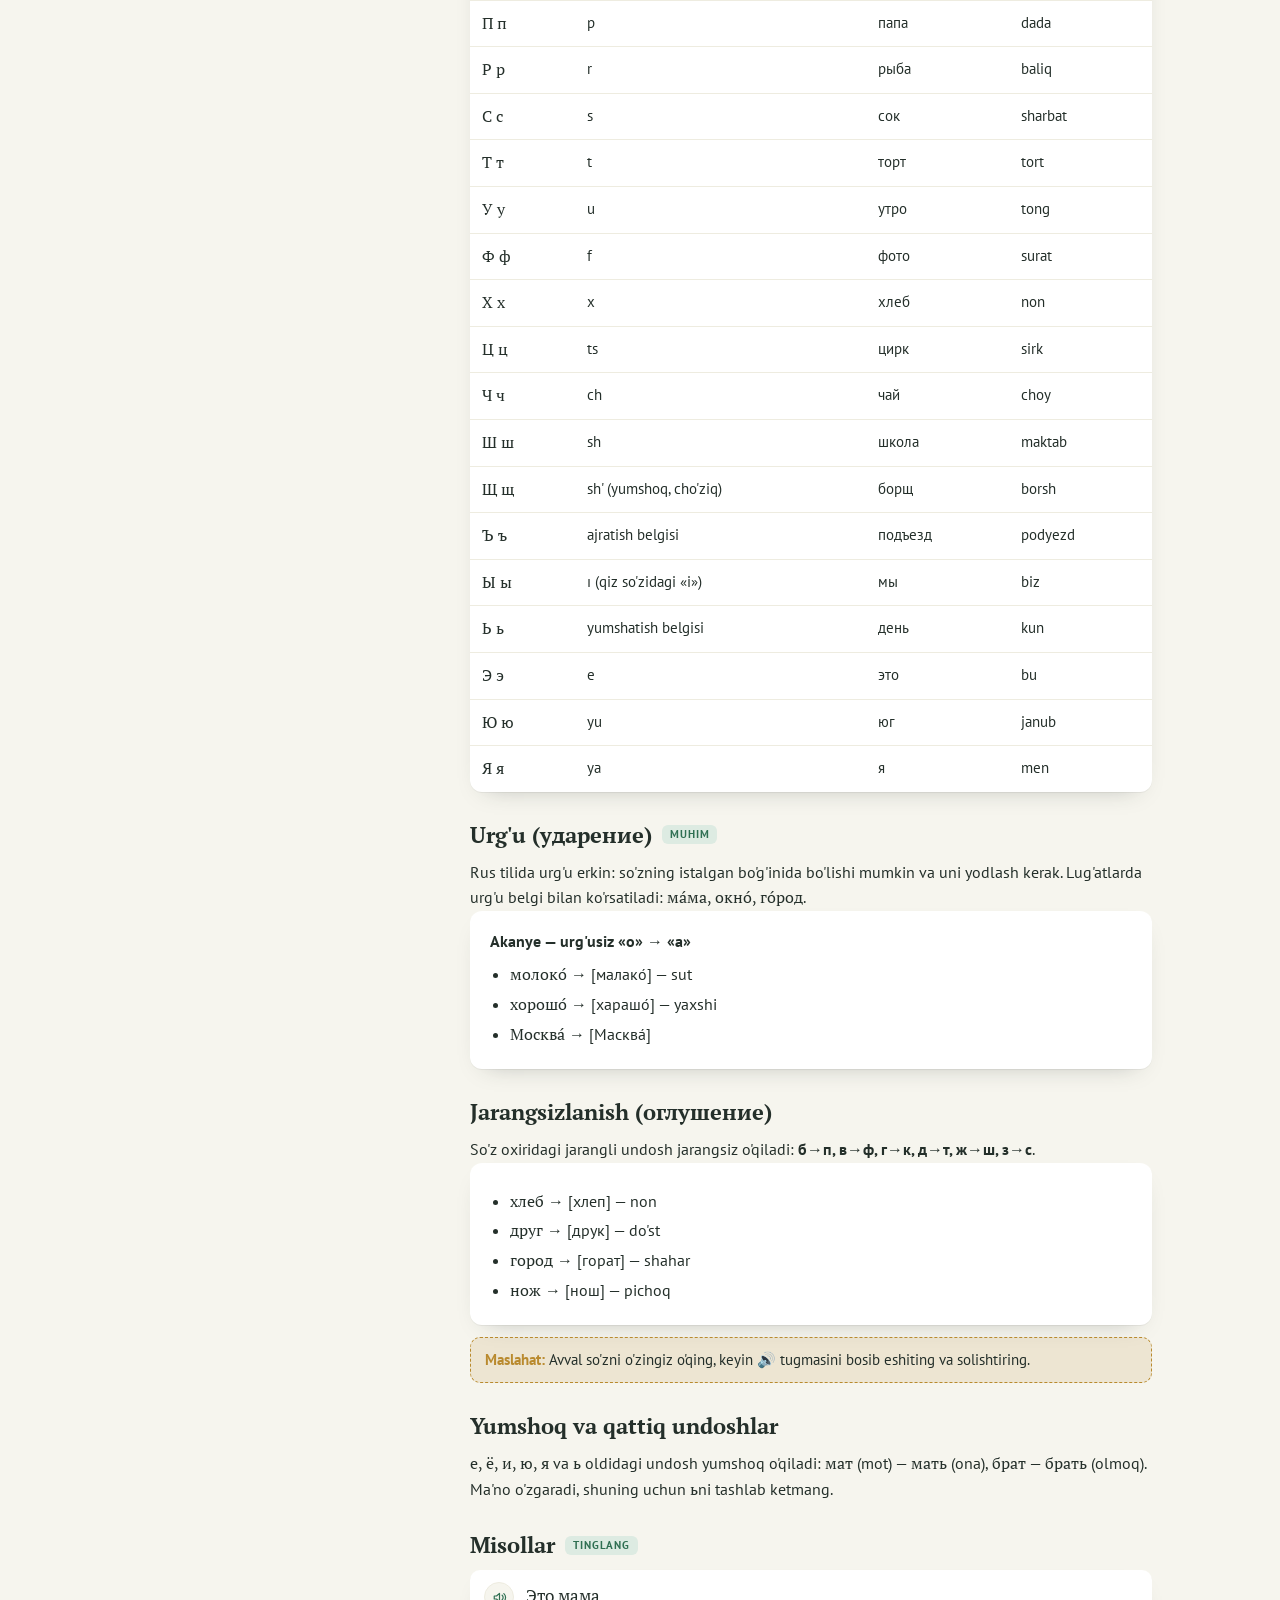
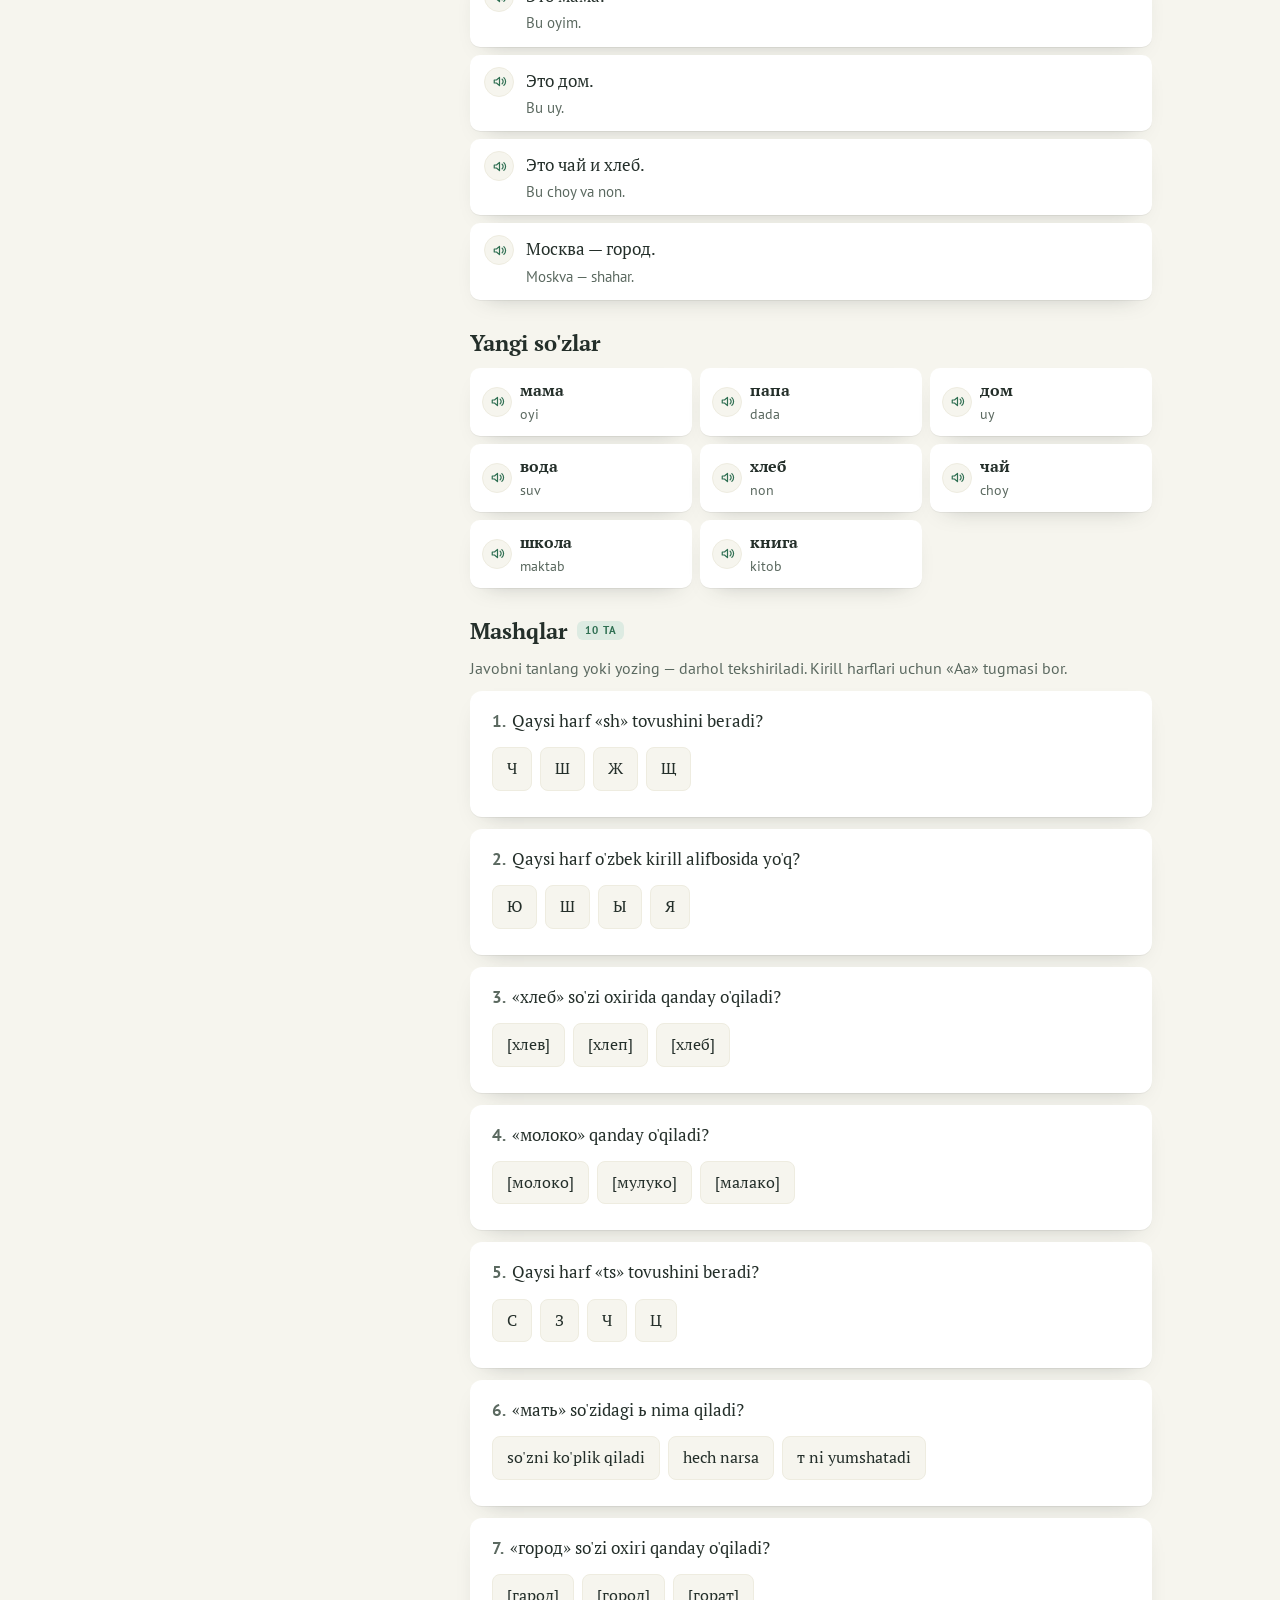
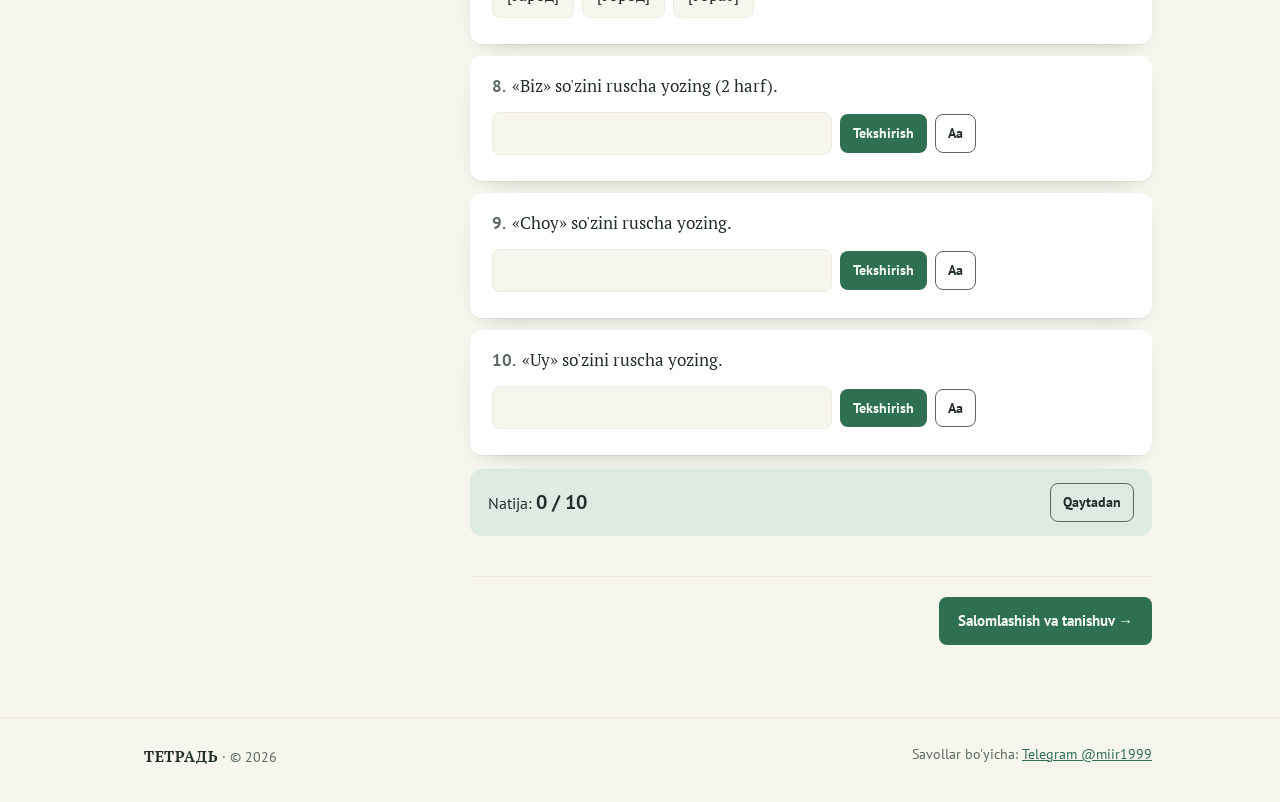
==== commit 1b5193b7: "Kelishiklar jadvali sahifasi qo'shildi (padejlar.html) - 3 turlanish birlik va ko'plikda, aralash va" ====
--- a/darslar.html
+++ b/darslar.html
@@ -21,6 +21,7 @@
     <ul class="nav-links" id="navLinks">
       <li><a href="index.html">Bosh sahifa</a></li>
       <li><a href="darslar.html" aria-current="page">Darslar</a></li>
+      <li><a href="padejlar.html">Kelishiklar</a></li>
       <li><a href="lugat.html">Lug'at</a></li>
       <li><a href="mashqlar.html">Mashqlar</a></li>
       <li><a href="kitoblar.html">Kitoblar</a></li>
--- a/assets/tetrad.css
+++ b/assets/tetrad.css
@@ -300,3 +300,49 @@
 .lv b{font-family:var(--font-display); font-size:20px; color:var(--accent-strong);}
 .lv span{font-size:12.5px; color:var(--ink-soft);}
 .roadmap td b.lvl{font-family:var(--font-display); font-size:20px; color:var(--accent-strong);}
+
+/* --- kelishiklar jadvali --- */
+.pad-page{padding-bottom:72px;}
+.pad-page > .block > h2{font-size:clamp(24px,3.2vw,32px); margin-bottom:14px; padding-top:8px;}
+.pad-page h3{font-size:20px; margin:22px 0 10px;}
+.pad-page h3.dec{display:flex; flex-wrap:wrap; align-items:center; gap:10px;}
+.pad-page h3 .muted{font-family:var(--font-body); font-size:15px; font-weight:400;}
+.cb{display:inline-grid; place-items:center; min-width:34px; height:30px; padding:0 8px; border-radius:8px; background:var(--accent); color:var(--accent-ink); font-family:var(--font-body); font-size:14px; font-weight:700;}
+h4.sub{font-size:17px; margin:0 0 6px;}
+table.pad th[scope="row"]{background:var(--paper-alt); font-size:14px; letter-spacing:0; text-transform:none; color:var(--ink); white-space:nowrap; font-weight:700;}
+table.pad td.ru{font-size:16.5px; white-space:nowrap;}
+table.pad thead th small{text-transform:none; letter-spacing:0; font-weight:400;}
+table.pad.endings td.ru{white-space:normal;}
+table.pad tbody tr:nth-child(even) td{background:color-mix(in srgb, var(--paper-alt) 35%, transparent);}
+table.use td{vertical-align:top;}
+table.use td:first-child{font-weight:700; min-width:160px;}
+table.use td:nth-child(2){color:var(--accent-strong); min-width:120px;}
+.exr{display:flex; gap:10px; align-items:flex-start;}
+.exr .ru{font-family:var(--font-display); font-size:16.5px;}
+.usecase{margin-top:26px; scroll-margin-top:80px;}
+.usecase h3{display:flex; flex-wrap:wrap; align-items:baseline; gap:10px;}
+.jump{display:flex; flex-wrap:wrap; gap:8px; margin-top:18px;}
+.jump a{text-decoration:none; font-size:14px; font-weight:700; padding:7px 12px; border-radius:999px; background:var(--paper-line); box-shadow:var(--card-shadow); color:var(--accent-strong);}
+.jump a:hover{background:var(--accent); color:var(--accent-ink);}
+.jump.small{margin:10px 0 0;}
+.pad-page .block{scroll-margin-top:72px;}
+.pron-grid{gap:22px;}
+.pron-grid table.pad{min-width:0;}
+.end{color:var(--margin); font-weight:700;}
+@media print{
+  .jump, #mashq{display:none!important;}
+  .tbl-wrap{box-shadow:none; border:1px solid #ccc; overflow:visible;}
+  table.t{min-width:0; font-size:12px;}
+  .pad-page .block{break-inside:auto;}
+  .usecase, .tbl-wrap{break-inside:avoid;}
+  .say{display:none!important;}
+}
+@media (max-width:640px){
+  table.use{min-width:0;}
+  table.use thead{display:none;}
+  table.use tr{display:block; padding:12px 14px; border-bottom:1px solid var(--paper-alt);}
+  table.use td{display:block; border:none; padding:2px 0; min-width:0!important;}
+  table.use td:first-child{font-size:15px;}
+  table.use td:nth-child(2){font-size:14.5px; margin-bottom:6px;}
+  table.use tbody tr:nth-child(even) td{background:none;}
+}
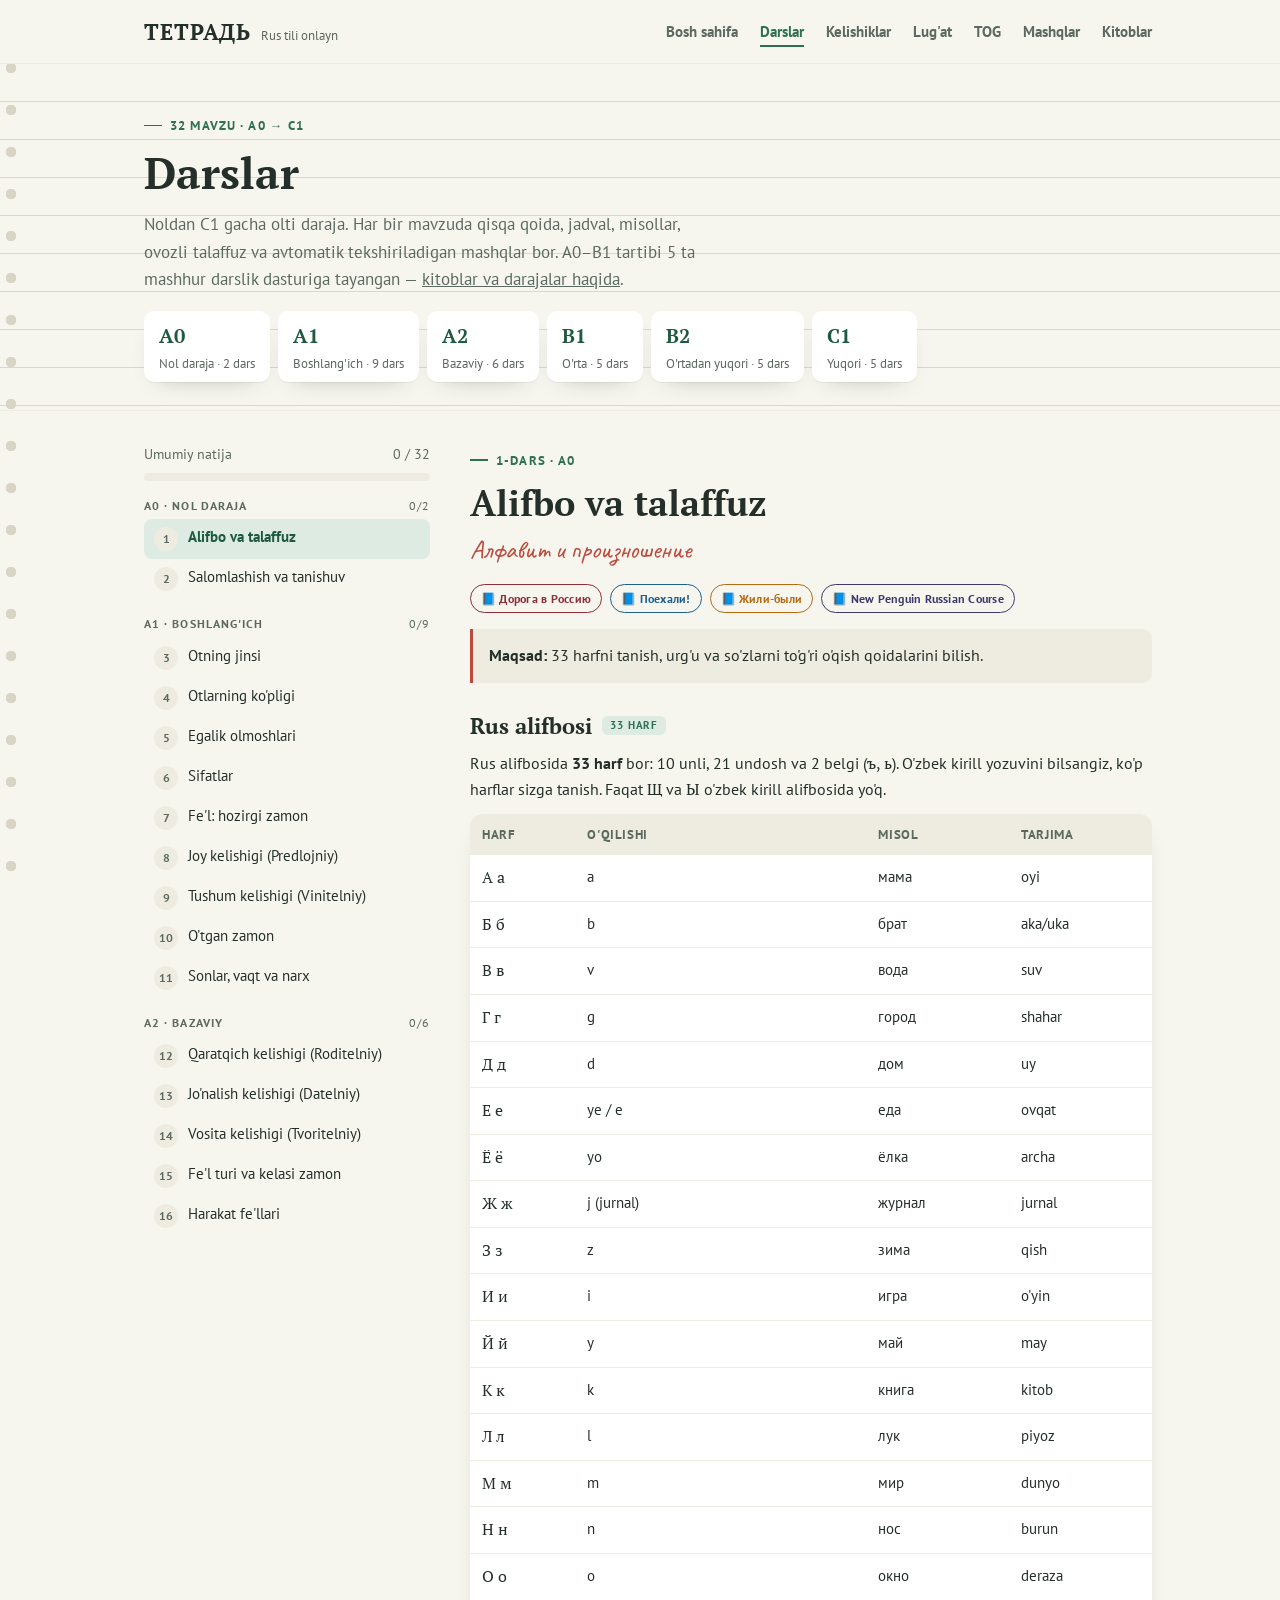
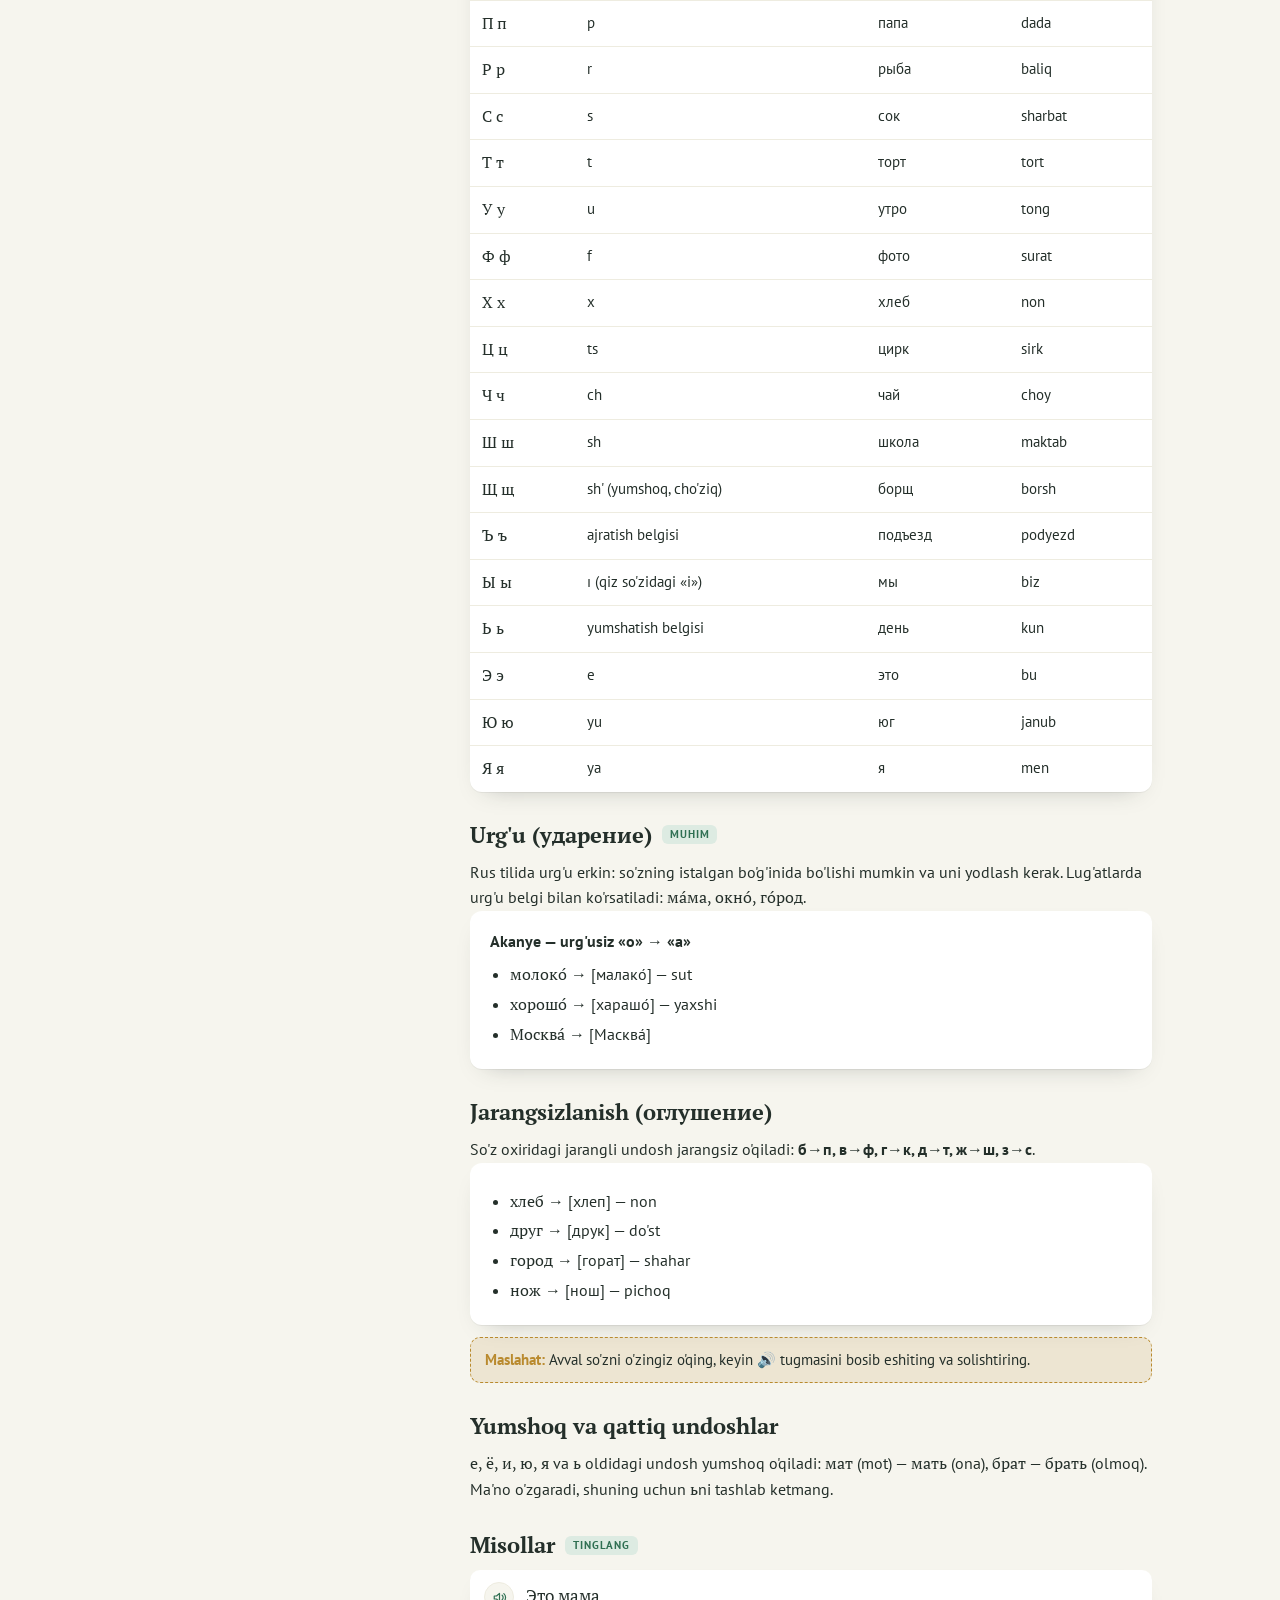
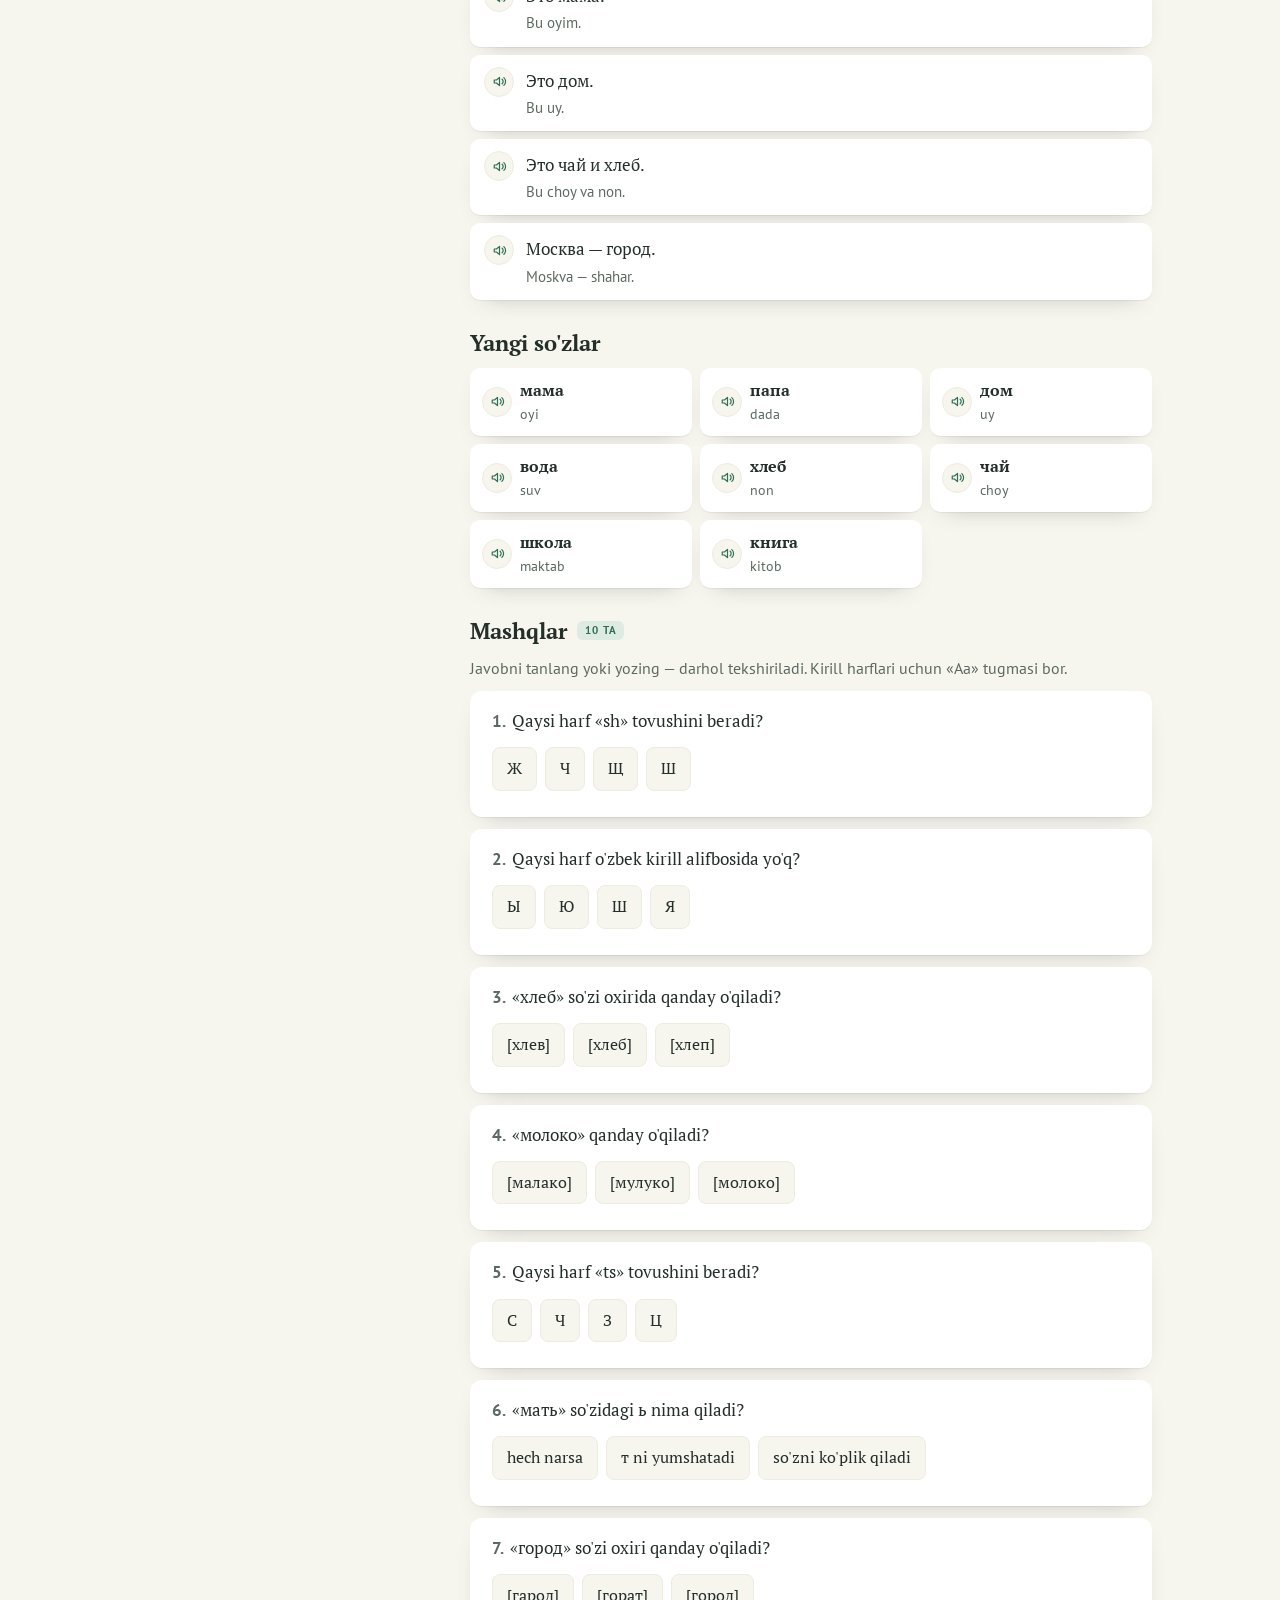
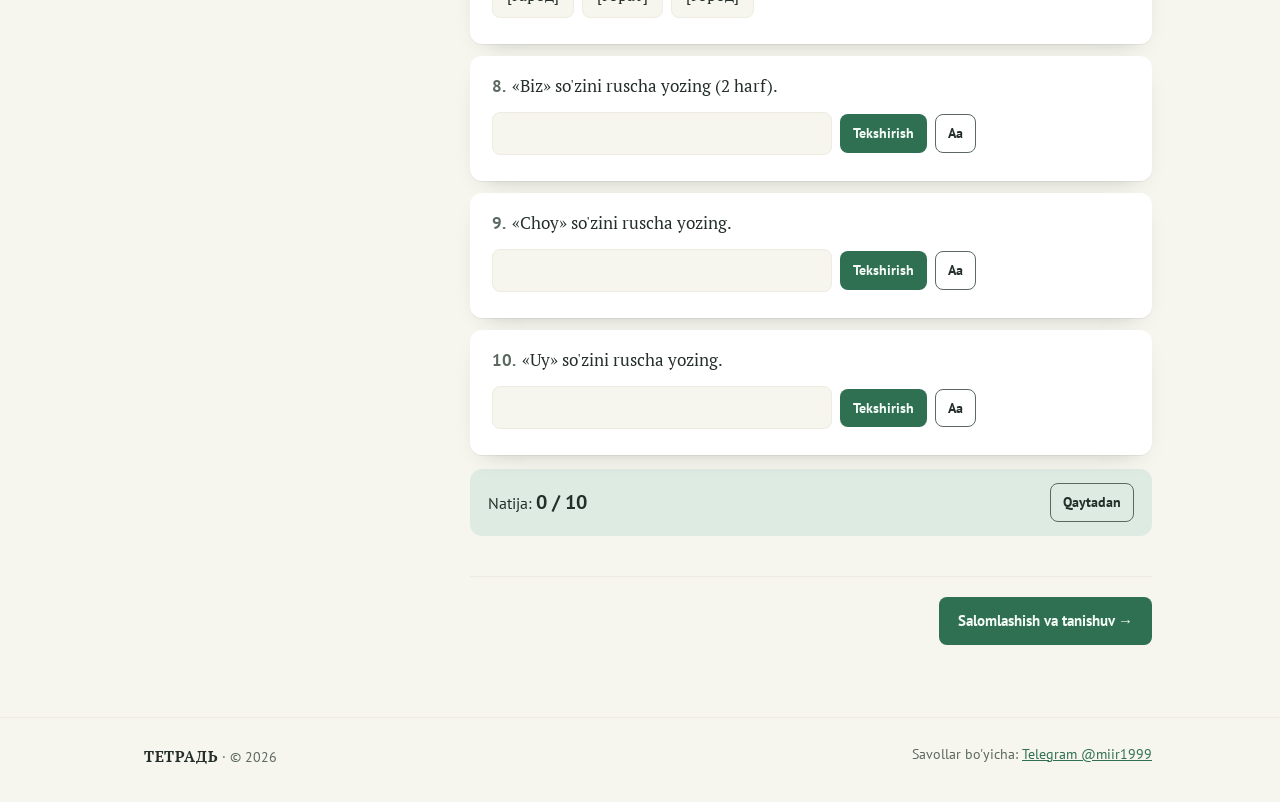
==== commit a2c58709: "TOG lug'ati sahifasi qo'shildi (tog.html): 469 so'z, grammatika, kartochka, test, PDF Co-Authored-By" ====
--- a/darslar.html
+++ b/darslar.html
@@ -23,6 +23,7 @@
       <li><a href="darslar.html" aria-current="page">Darslar</a></li>
       <li><a href="padejlar.html">Kelishiklar</a></li>
       <li><a href="lugat.html">Lug'at</a></li>
+      <li><a href="tog.html">TOG</a></li>
       <li><a href="mashqlar.html">Mashqlar</a></li>
       <li><a href="kitoblar.html">Kitoblar</a></li>
     </ul>
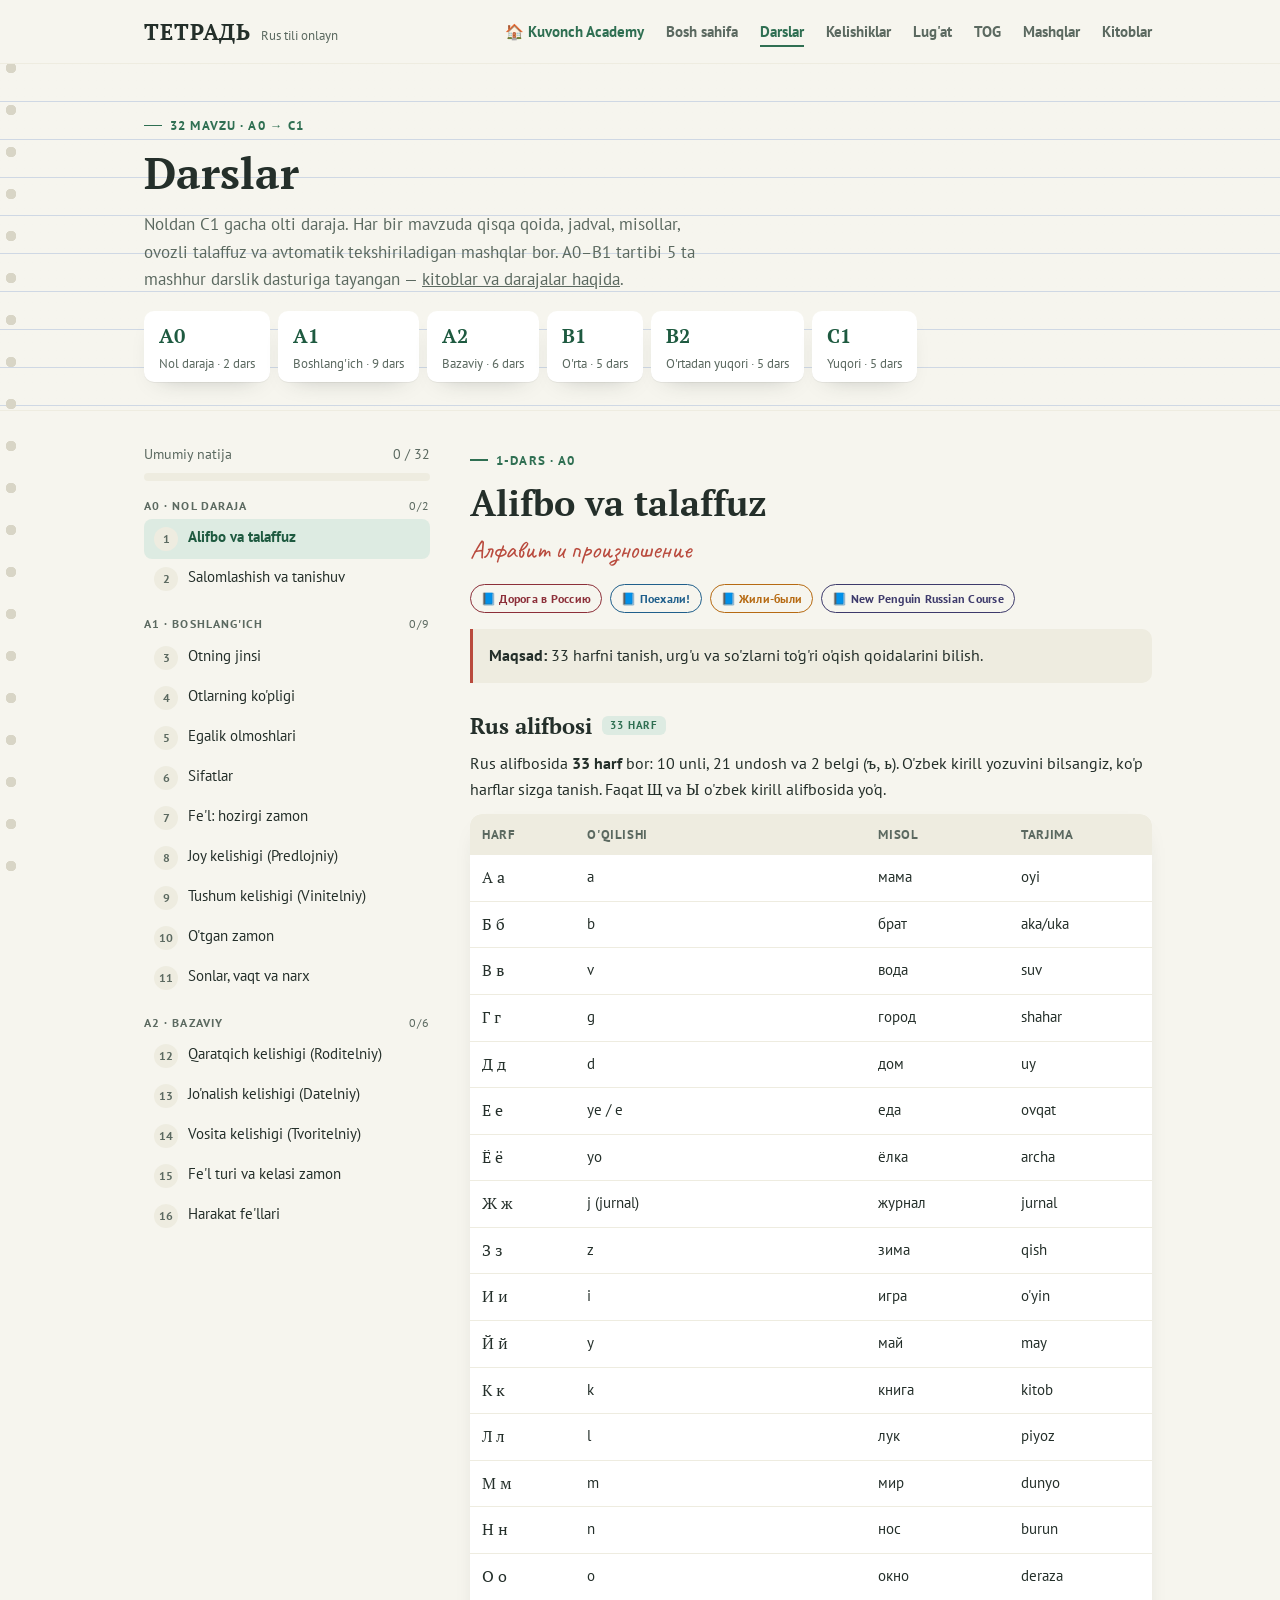
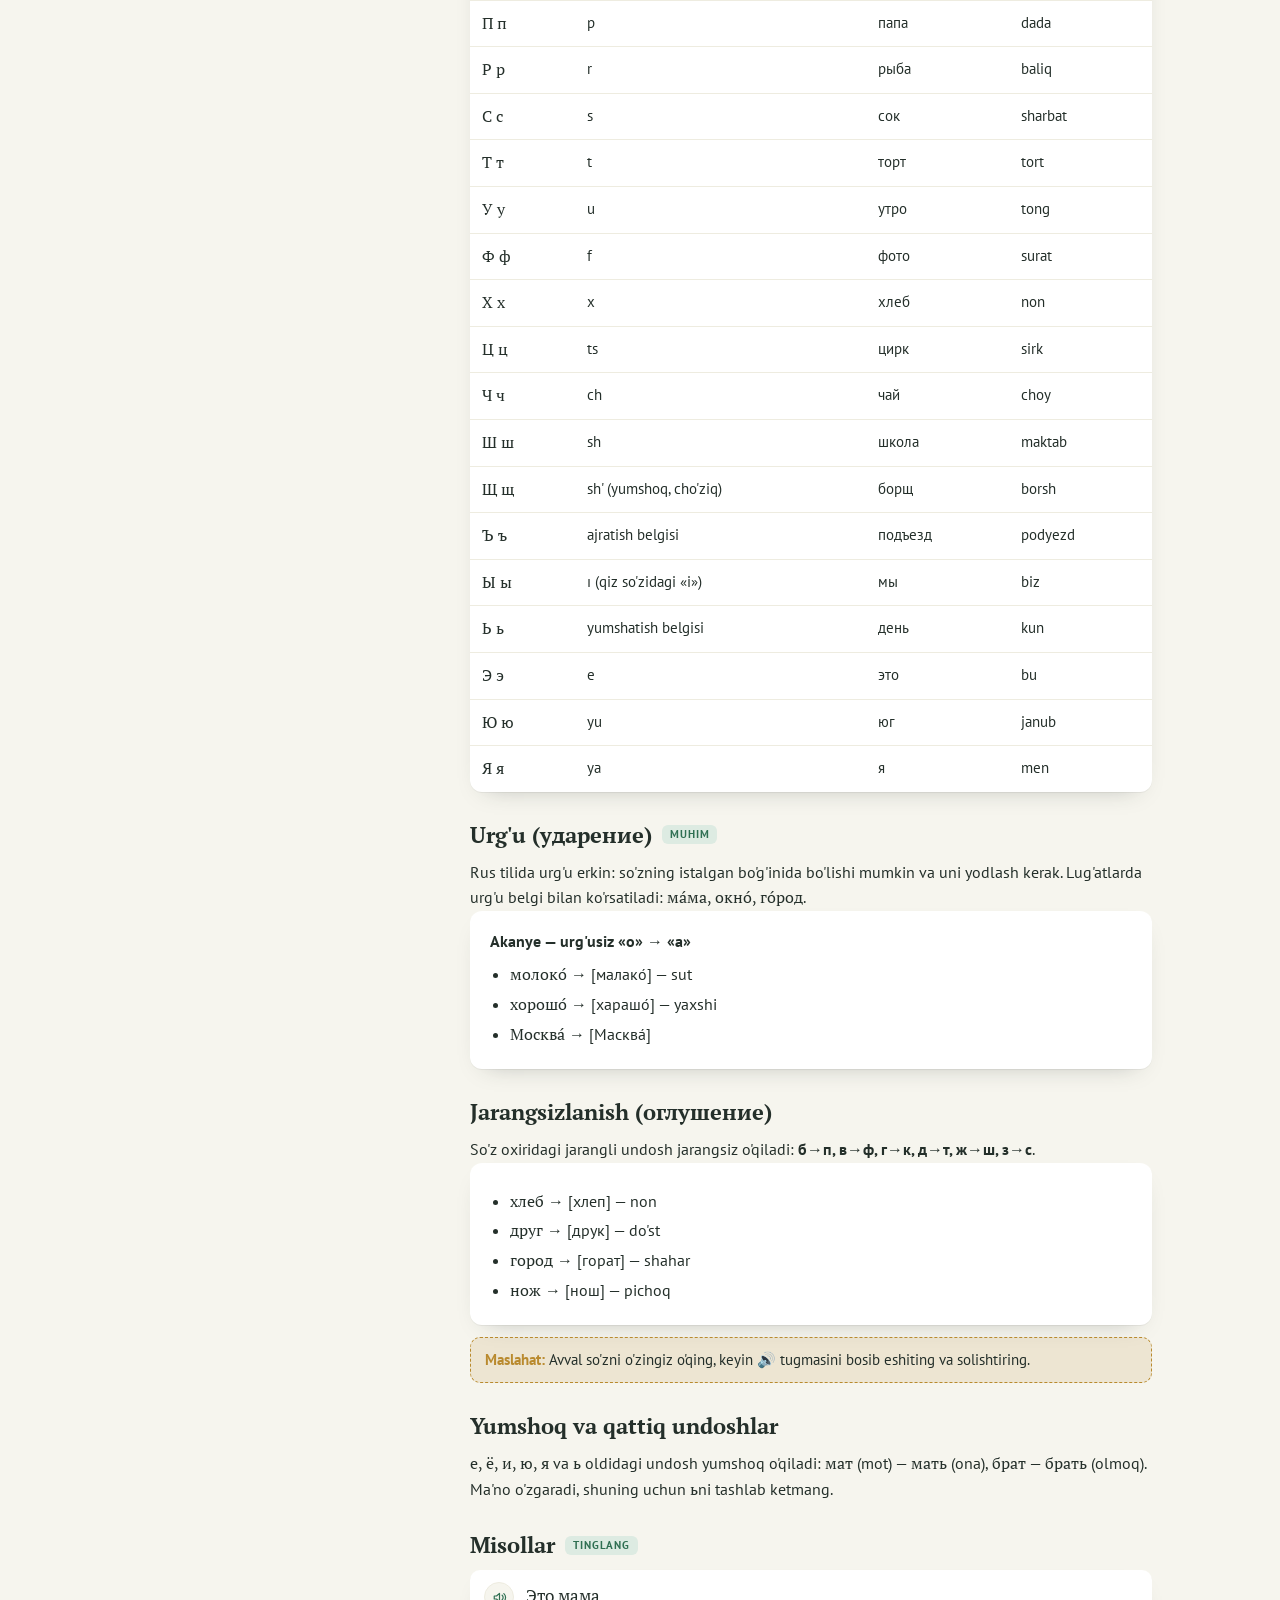
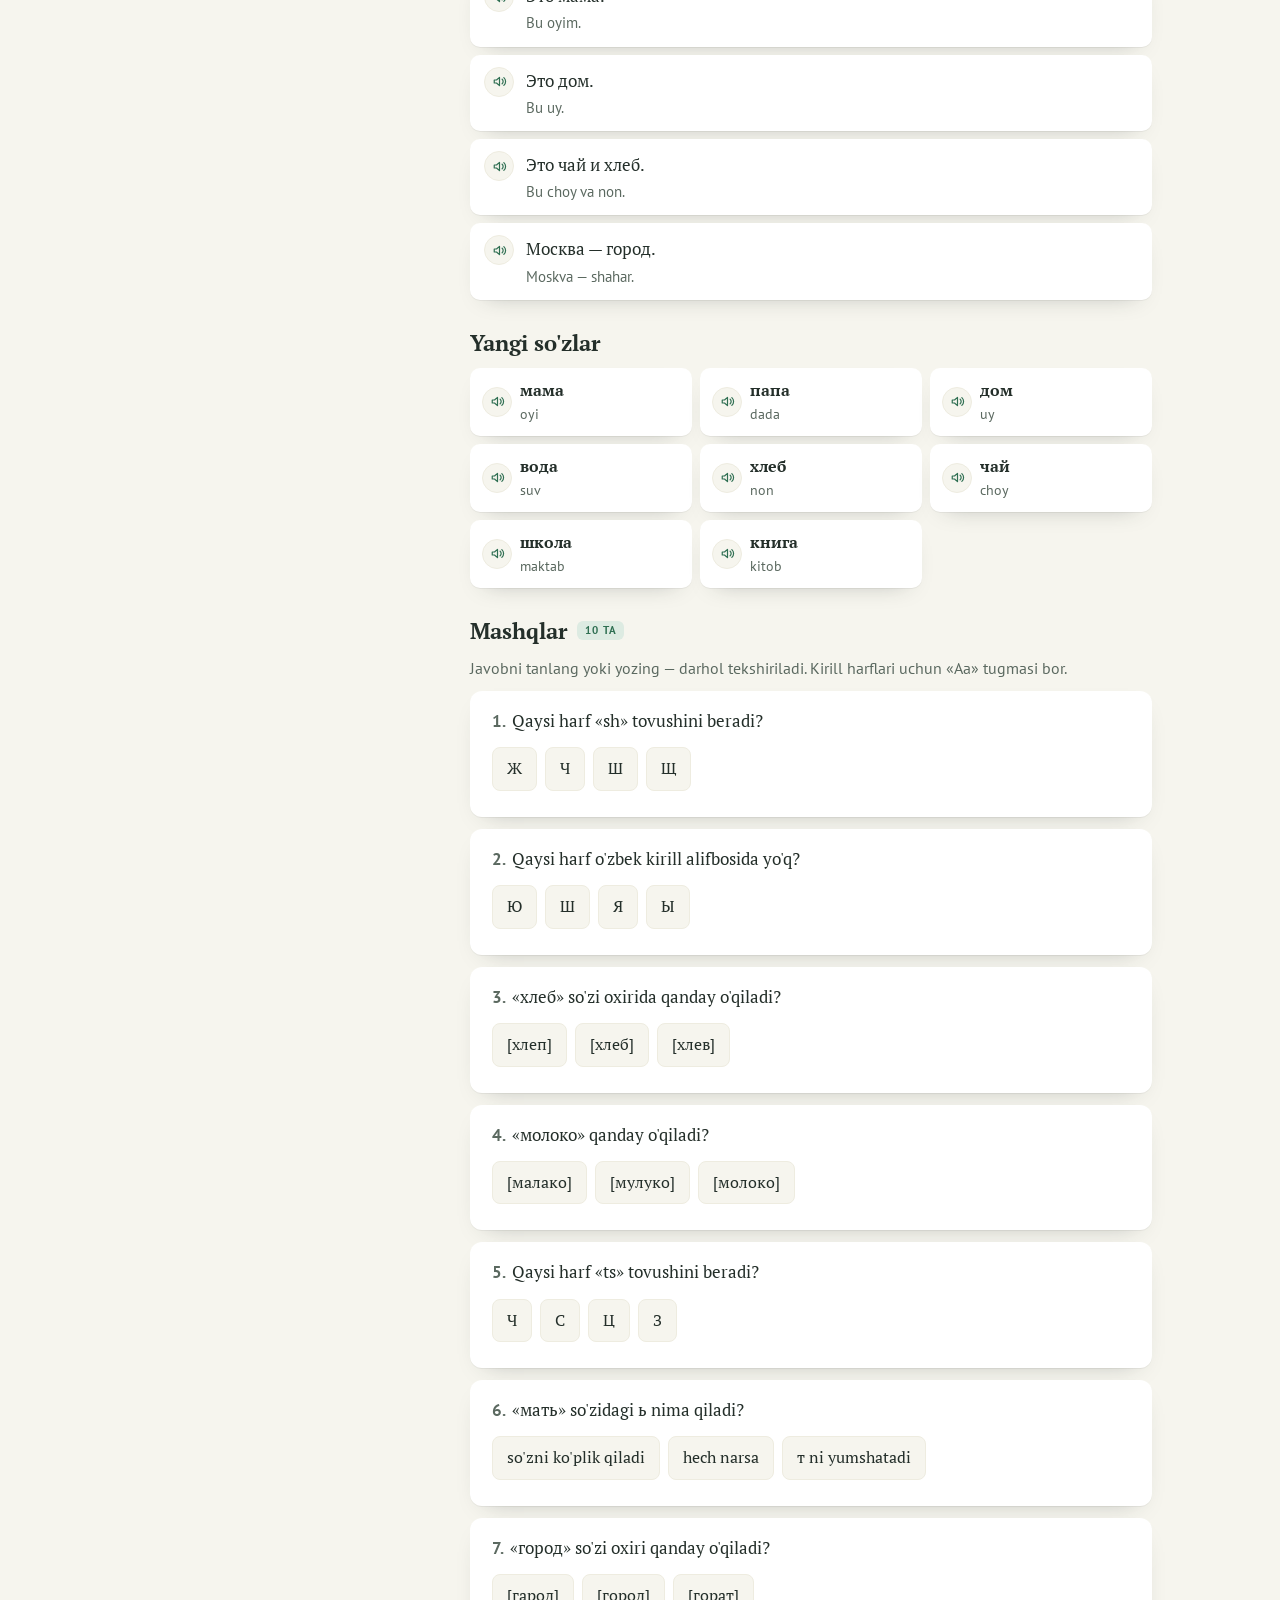
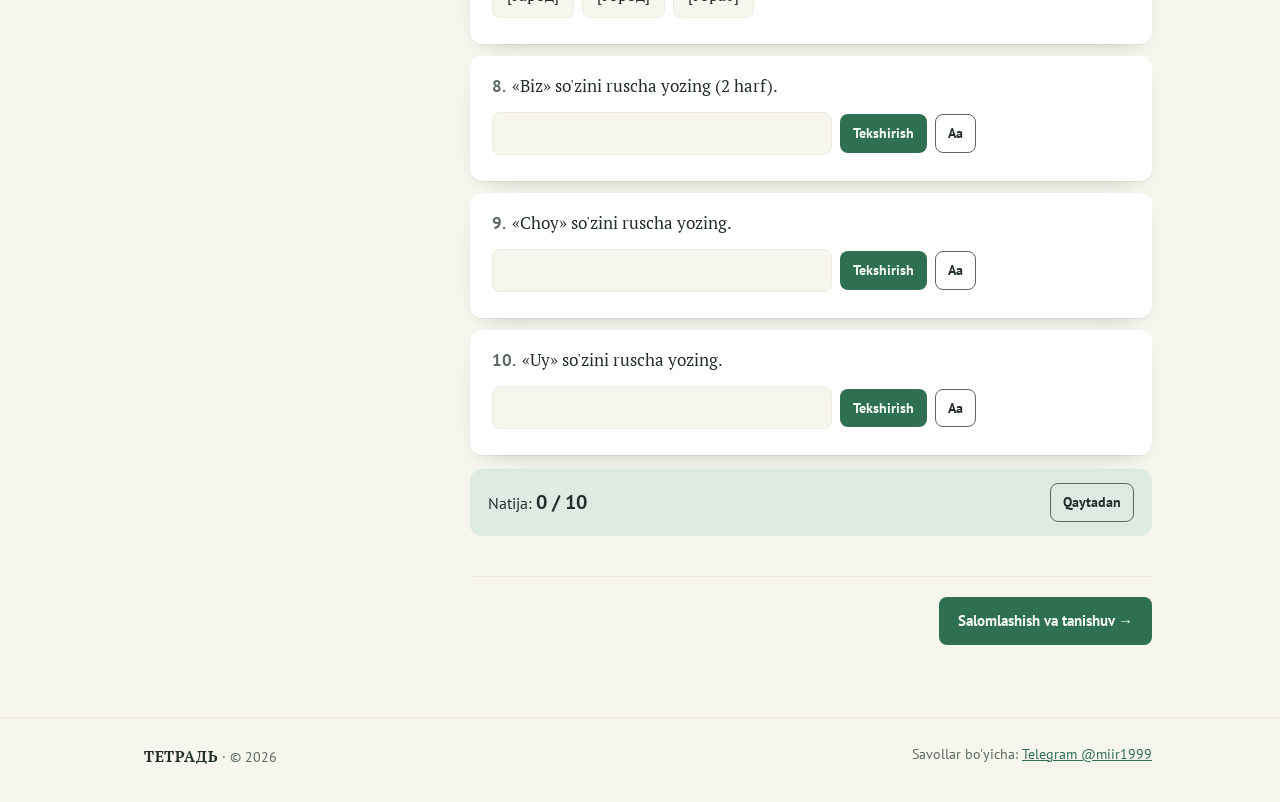
==== commit 7f934520: "Navigatsiyaga Kuvonch Academy (kuvonch.uz) havolasi qo'shildi Co-Authored-By: Claude Opus 5.5 <norep" ====
--- a/darslar.html
+++ b/darslar.html
@@ -19,6 +19,7 @@
     <a class="brand" href="index.html"><span class="brand-mark">ТЕТРАДЬ</span><span class="brand-tag">Rus tili onlayn</span></a>
     <button class="menu-btn" type="button" aria-expanded="false" aria-controls="navLinks">Menyu</button>
     <ul class="nav-links" id="navLinks">
+      <li><a href="https://kuvonch.uz/" class="ka-home" title="Kuvonch Academy — bosh sahifa">🏠 Kuvonch Academy</a></li>
       <li><a href="index.html">Bosh sahifa</a></li>
       <li><a href="darslar.html" aria-current="page">Darslar</a></li>
       <li><a href="padejlar.html">Kelishiklar</a></li>
--- a/assets/tetrad.css
+++ b/assets/tetrad.css
@@ -346,3 +346,4 @@
   table.use td:nth-child(2){font-size:14.5px; margin-bottom:6px;}
   table.use tbody tr:nth-child(even) td{background:none;}
 }
+.nav-links a.ka-home{color:var(--accent);font-weight:700;}
